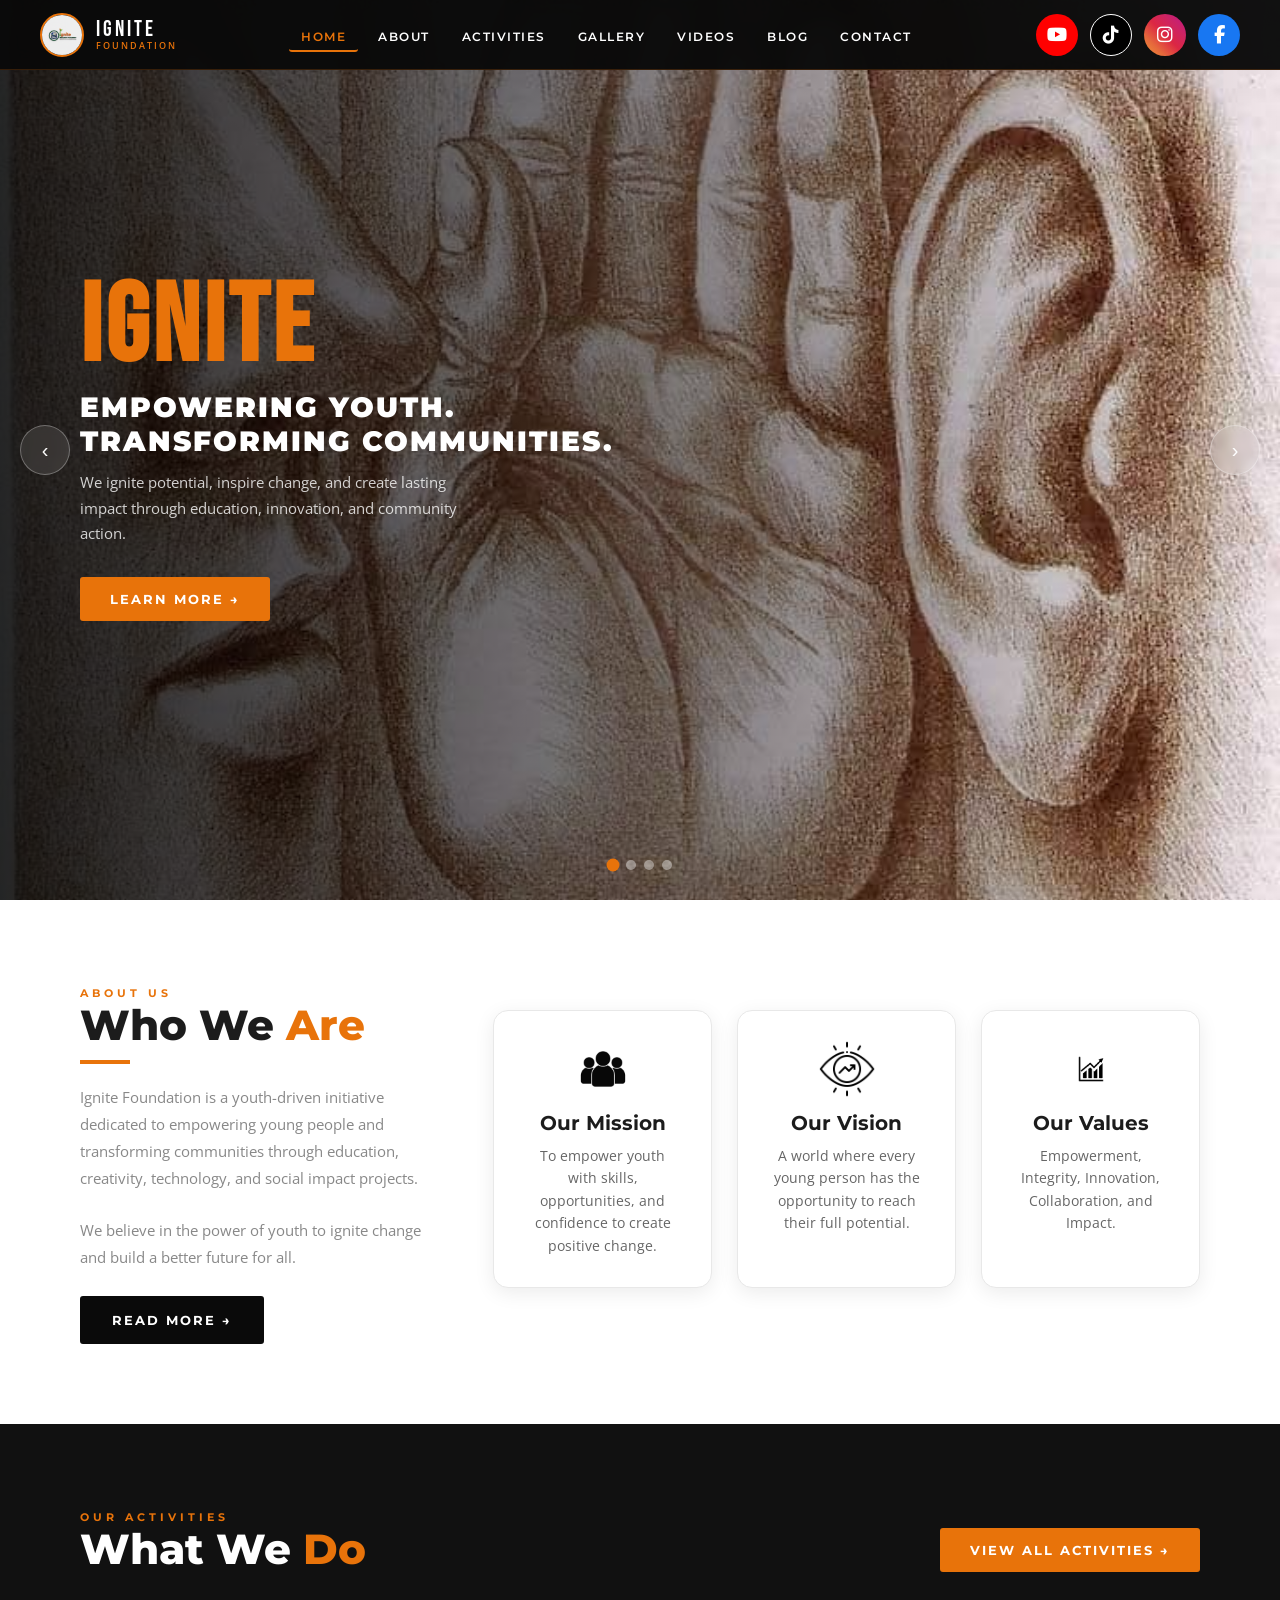
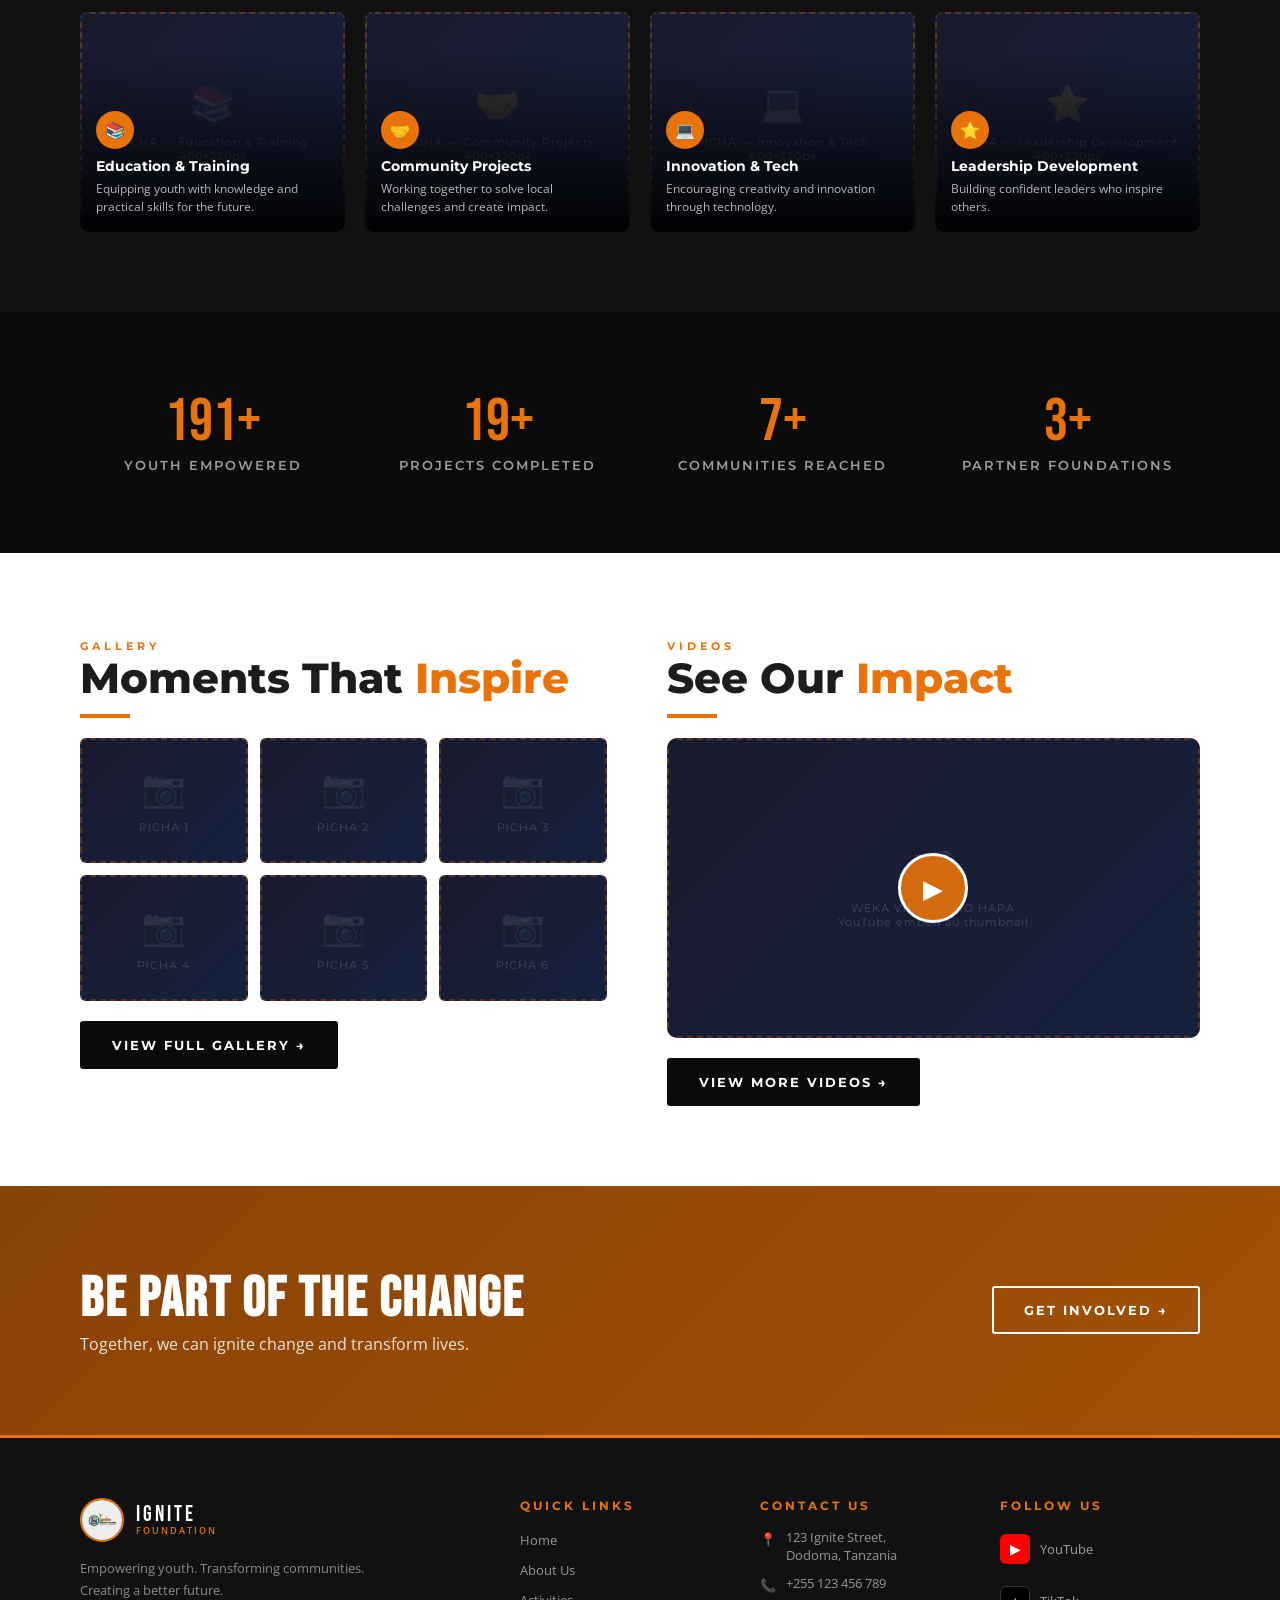
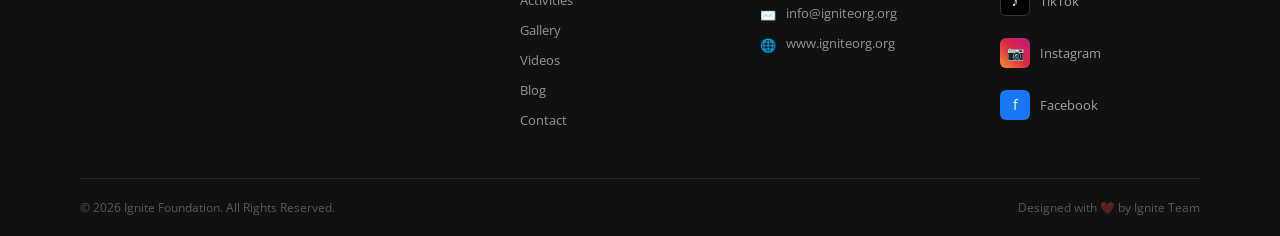
==== index.html @ d7aace43 "First clean commit" ====
<!DOCTYPE html>
<html lang="sw">
<head>
  <meta charset="UTF-8" />
  <meta name="viewport" content="width=device-width, initial-scale=1.0"/>
  <title>IGNITE Foundation – Empowering Youth, Transforming Communities</title>
  <meta name="description" content="Ignite Foundation – Empowering youth and transforming communities through education, innovation, and community action."/>
  <link rel="stylesheet" href="css/style.css"/>
  <!-- 
    =============================================
    FAVICON - WEKA LOGO YAKO HAPA
    Badilisha href na path ya favicon/logo yako
    =============================================
    <link rel="icon" href="images/logo-icon.png" type="image/png"/>
  -->
</head>
<body>

  <!-- ==================== NAVBAR ==================== -->
<nav class="navbar">
  <a href="index.html" class="nav-logo">

    <img src="images/logo.png" alt="IGNITE Logo" class="logo-img">

    <div class="logo-text">
      <span class="logo-name">IGNITE</span>
      <span class="logo-tagline">Foundation</span>
    </div>

  </a>

    <ul class="nav-links">
      <li><a href="index.html" class="active">Home</a></li>
      <li><a href="pages/about.html">About</a></li>
      <li><a href="pages/activities.html">Activities</a></li>
      <li><a href="pages/gallery.html">Gallery</a></li>
      <li><a href="pages/videos.html">Videos</a></li>
      <li><a href="pages/blog.html">Blog</a></li>
      <li><a href="pages/contact.html">Contact</a></li>
    </ul>

    <!--
      =============================================
      SOCIAL MEDIA NAV ICONS - WEKA LINKS ZAKO
      Badilisha href="#" na links zako halisi
      Mfano: href="https://youtube.com/@IgniteFoundation"
      =============================================
    -->
<!DOCTYPE html>
<html lang="en">
<head>
  <meta charset="UTF-8">
  <title>IGNITE Navbar</title>

  <!-- FONT AWESOME ICONS -->
  <link rel="stylesheet" href="https://cdnjs.cloudflare.com/ajax/libs/font-awesome/6.5.0/css/all.min.css">

  <!-- INTERNAL STYLING -->
  <style>

    /* NAV SOCIAL CONTAINER */
    .nav-social {
      display: flex;
      gap: 12px;
      align-items: center;
    }

    /* ICON BUTTON STYLE */
    .nav-social a {
      width: 42px;
      height: 42px;
      display: flex;
      justify-content: center;
      align-items: center;
      border-radius: 50%;
      background: #222;
      color: #fff;
      font-size: 18px;
      text-decoration: none;
      transition: 0.3s ease;
    }

    /* HOVER EFFECT */
    .nav-social a:hover {
      transform: translateY(-4px) scale(1.1);
    }

    /* BRAND COLORS */
    .nav-social .yt:hover {
      background: #FF0000;
    }

    .nav-social .tt:hover {
      background: #000000;
    }

    .nav-social .ig:hover {
      background: linear-gradient(45deg, #f9ce34, #ee2a7b, #6228d7);
    }

    .nav-social .fb:hover {
      background: #1877F2;
    }

  </style>
</head>

<body>

<!-- SOCIAL ICONS -->
<div class="nav-social">

  <a href="#" class="yt" title="YouTube" target="_blank" rel="noopener">
    <i class="fa-brands fa-youtube"></i>
  </a>

  <a href="#" class="tt" title="TikTok" target="_blank" rel="noopener">
    <i class="fa-brands fa-tiktok"></i>
  </a>

  <a href="#" class="ig" title="Instagram" target="_blank" rel="noopener">
    <i class="fa-brands fa-instagram"></i>
  </a>

  <a href="#" class="fb" title="Facebook" target="_blank" rel="noopener">
    <i class="fa-brands fa-facebook-f"></i>
  </a>

</div>

</body>
</html>

    <div class="hamburger">
      <span></span><span></span><span></span>
    </div>
  </nav>

  <!-- ==================== HERO SECTION ==================== -->
  <section class="hero">
    <div class="hero-slides">

      <!--
        =============================================
        HERO SLIDE 1 - WEKA PICHA YAKO HAPA
        Badilisha div.slide-bg na img tag:
        <img src="images/hero-1.jpg" alt="IGNITE Team" class="slide-bg" style="width:100%;height:100%;object-fit:cover;">
        =============================================
      -->
      <div class="slide active">
        <img src="images/john1.jpg" alt="IGNITE Team" class="slide-bg" 
       style="width:100%; height:100%; object-fit:cover;">
        <!-- <div class="slide-bg img-placeholder" style="width:100%;height:100%;"> -->
          <!-- <span class="ph-icon">🖼️</span>
          <span class="ph-text">WEKA PICHA YAKO — SLIDE 1<br>Recommended: 1920×1080px</span> -->
        <!-- </div> -->
        <div class="slide-overlay"></div>
      </div>

      <!--
        =============================================
        HERO SLIDE 2 - WEKA PICHA YAKO HAPA
        <img src="images/hero-2.jpg" alt="Community" class="slide-bg" style="width:100%;height:100%;object-fit:cover;">
        =============================================
      -->
      <div class="slide">
        <img src="images/john2.jpg" alt="IGNITE Team" class="slide-bg" 
       style="width:100%; height:100%; object-fit:cover;">
        <!-- <div class="slide-bg img-placeholder" style="width:100%;height:100%;">
          <span class="ph-icon">🖼️</span>
          <span class="ph-text">WEKA PICHA YAKO — SLIDE 2<br>Recommended: 1920×1080px</span>
        </div> -->
        <div class="slide-overlay"></div>
      </div>

      <!--
        =============================================
        HERO SLIDE 3 - WEKA PICHA YAKO HAPA
        <img src="images/hero-3.jpg" alt="Training" class="slide-bg" style="width:100%;height:100%;object-fit:cover;">
        =============================================
      -->
      <div class="slide">
        <img src="images/john3.jpg" alt="IGNITE Team" class="slide-bg" 
       style="width:100%; height:100%; object-fit:cover;">
        <!-- <div class="slide-bg img-placeholder" style="width:100%;height:100%;">
          <span class="ph-icon">🖼️</span>
          <span class="ph-text">WEKA PICHA YAKO — SLIDE 3<br>Recommended: 1920×1080px</span>
        </div> -->
        <div class="slide-overlay"></div>
      </div>

      <!--
        =============================================
        HERO SLIDE 4 - WEKA PICHA YAKO HAPA
        <img src="images/hero-4.jpg" alt="Impact" class="slide-bg" style="width:100%;height:100%;object-fit:cover;">
        =============================================
      -->
      <div class="slide">
        <img src="images/john4.jpg" alt="IGNITE Team" class="slide-bg" 
       style="width:100%; height:100%; object-fit:cover;">
        <!-- <div class="slide-bg img-placeholder" style="width:100%;height:100%;">
          <span class="ph-icon">🖼️</span>
          <span class="ph-text">WEKA PICHA YAKO — SLIDE 4<br>Recommended: 1920×1080px</span>
        </div> -->
        <div class="slide-overlay"></div>
      </div>
    </div>

    <!-- Hero Content -->
    <div class="hero-content">
      <h1>IGNITE</h1>
      <h2>Empowering Youth.<br>Transforming Communities.</h2>
      <p>We ignite potential, inspire change, and create lasting impact through education, innovation, and community action.</p>
      <a href="pages/about.html" class="btn-primary">Learn More &rarr;</a>
    </div>

    <!-- Navigation Arrows -->
    <button class="hero-nav hero-prev">&#8249;</button>
    <button class="hero-nav hero-next">&#8250;</button>

    <!-- Dots -->
    <div class="hero-dots">
      <div class="dot active"></div>
      <div class="dot"></div>
      <div class="dot"></div>
      <div class="dot"></div>
    </div>
  </section>

  <!-- ==================== ABOUT SECTION ==================== -->
  <section class="about-section">
    <div class="container">
      <div class="about-grid">
        <div class="about-left fade-in">
          <span class="section-label">About Us</span>
          <h2 class="section-title">Who We <span class="highlight">Are</span></h2>
          <div class="underline-bar"></div>
          <p>Ignite Foundation is a youth-driven initiative dedicated to empowering young people and transforming communities through education, creativity, technology, and social impact projects.</p>
          <p>We believe in the power of youth to ignite change and build a better future for all.</p>
          <a href="pages/about.html" class="btn-dark">Read More &rarr;</a>
        </div>

        <style>
.cards-grid {
  display: grid;
  grid-template-columns: repeat(3, 1fr);
  gap: 25px;
  margin-top: 30px;
}

.info-card {
  background: #fff;
  padding: 30px;
  border-radius: 15px;
  text-align: center;
  box-shadow: 0 5px 20px rgba(0,0,0,0.08);
  transition: all 0.3s ease;
}

.info-card:hover {
  transform: translateY(-10px);
  box-shadow: 0 10px 30px rgba(0,0,0,0.12);
}

.card-icon {
  margin-bottom: 15px;
}

.card-icon img {
  width: 60px;
  height: 60px;
  object-fit: contain;
  transition: transform 0.3s ease;
}

.info-card:hover .card-icon img {
  transform: scale(1.2);
}

.info-card h3 {
  margin-bottom: 10px;
  font-size: 20px;
}

.info-card p {
  font-size: 14px;
  color: #666;
  line-height: 1.6;
}

/* RESPONSIVE */
@media (max-width: 900px) {
  .cards-grid {
    grid-template-columns: 1fr;
  }
}
</style>

<div class="cards-grid">

  <div class="info-card">
    <div class="card-icon">
      <img src="icons/icon1.jpeg" alt="Mission Icon">
    </div>
    <h3>Our Mission</h3>
    <p>To empower youth with skills, opportunities, and confidence to create positive change.</p>
  </div>

  <div class="info-card">
    <div class="card-icon">
      <img src="icons/icon3.jpeg" alt="Vision Icon">
    </div>
    <h3>Our Vision</h3>
    <p>A world where every young person has the opportunity to reach their full potential.</p>
  </div>

  <div class="info-card">
    <div class="card-icon">
      <img src="icons/icon2.jpeg" alt="Values Icon">
    </div>
    <h3>Our Values</h3>
    <p>Empowerment, Integrity, Innovation, Collaboration, and Impact.</p>
  </div>

</div>
        </div>
      </div>
    </div>
  </section>

  <!-- ==================== ACTIVITIES SECTION ==================== -->
  <section class="activities-section">
    <div class="container">
      <div class="activities-header">
        <div>
          <span class="section-label">Our Activities</span>
          <h2 class="section-title white">What We <span class="highlight">Do</span></h2>
        </div>
        <a href="pages/activities.html" class="btn-primary">View All Activities &rarr;</a>
      </div>

      <div class="activities-grid">
        <!--
          =============================================
          ACTIVITY 1 - WEKA PICHA YAKO HAPA
          Badilisha div.img-placeholder na:
          <img src="images/activity-education.jpg" alt="Education & Training" class="activity-img">
          =============================================
        -->
        <div class="activity-card fade-in">
          <div class="activity-img img-placeholder">
            <span class="ph-icon">📚</span>
            <span class="ph-text">PICHA — Education & Training<br>400×220px</span>
          </div>
          <div class="activity-overlay">
            <div class="activity-badge">📚</div>
            <h3>Education & Training</h3>
            <p>Equipping youth with knowledge and practical skills for the future.</p>
          </div>
        </div>

        <!--
          =============================================
          ACTIVITY 2 - WEKA PICHA YAKO HAPA
          <img src="images/activity-community.jpg" alt="Community Projects" class="activity-img">
          =============================================
        -->
        <div class="activity-card fade-in">
          <div class="activity-img img-placeholder">
            <span class="ph-icon">🤝</span>
            <span class="ph-text">PICHA — Community Projects<br>400×220px</span>
          </div>
          <div class="activity-overlay">
            <div class="activity-badge">🤝</div>
            <h3>Community Projects</h3>
            <p>Working together to solve local challenges and create impact.</p>
          </div>
        </div>

        <!--
          =============================================
          ACTIVITY 3 - WEKA PICHA YAKO HAPA
          <img src="images/activity-tech.jpg" alt="Innovation & Tech" class="activity-img">
          =============================================
        -->
        <div class="activity-card fade-in">
          <div class="activity-img img-placeholder">
            <span class="ph-icon">💻</span>
            <span class="ph-text">PICHA — Innovation & Tech<br>400×220px</span>
          </div>
          <div class="activity-overlay">
            <div class="activity-badge">💻</div>
            <h3>Innovation & Tech</h3>
            <p>Encouraging creativity and innovation through technology.</p>
          </div>
        </div>

        <!--
          =============================================
          ACTIVITY 4 - WEKA PICHA YAKO HAPA
          <img src="images/activity-leadership.jpg" alt="Leadership Development" class="activity-img">
          =============================================
        -->
        <div class="activity-card fade-in">
          <div class="activity-img img-placeholder">
            <span class="ph-icon">⭐</span>
            <span class="ph-text">PICHA — Leadership Development<br>400×220px</span>
          </div>
          <div class="activity-overlay">
            <div class="activity-badge">⭐</div>
            <h3>Leadership Development</h3>
            <p>Building confident leaders who inspire others.</p>
          </div>
        </div>
      </div>
    </div>
  </section>

  <!-- ==================== STATS SECTION ==================== -->
  <section class="stats-section">
    <div class="container">
      <div class="stats-grid">
        <div class="stat-item fade-in">
          <div class="stat-num" data-target="500" data-suffix="+">0</div>
          <div class="stat-label">Youth Empowered</div>
        </div>
        <div class="stat-item fade-in">
          <div class="stat-num" data-target="50" data-suffix="+">0</div>
          <div class="stat-label">Projects Completed</div>
        </div>
        <div class="stat-item fade-in">
          <div class="stat-num" data-target="20" data-suffix="+">0</div>
          <div class="stat-label">Communities Reached</div>
        </div>
        <div class="stat-item fade-in">
          <div class="stat-num" data-target="10" data-suffix="+">0</div>
          <div class="stat-label">Partner Foundations</div>
        </div>
      </div>
    </div>
  </section>

  <!-- ==================== GALLERY & VIDEO ==================== -->
  <section style="background: var(--white); padding: 80px 0;">
    <div class="container">
      <div style="display:grid; grid-template-columns:1fr 1fr; gap:60px; align-items:start;">

        <!-- Gallery -->
        <div>
          <span class="section-label">Gallery</span>
          <h2 class="section-title">Moments That <span class="highlight">Inspire</span></h2>
          <div class="underline-bar"></div>

          <div class="gallery-grid" style="margin-top:20px;">
            <!--
              =============================================
              GALLERY IMAGES - WEKA PICHA ZAKO HAPA
              Badilisha kila div.img-placeholder na img tag:
              <img src="images/gallery-1.jpg" alt="Gallery 1" class="gallery-img">
              =============================================
            -->
            <div class="gallery-item fade-in">
              <div class="gallery-img img-placeholder">
                <span class="ph-icon">📷</span>
                <span class="ph-text">PICHA 1</span>
              </div>
              <div class="gallery-overlay">🔍</div>
            </div>
            <div class="gallery-item fade-in">
              <div class="gallery-img img-placeholder">
                <span class="ph-icon">📷</span>
                <span class="ph-text">PICHA 2</span>
              </div>
              <div class="gallery-overlay">🔍</div>
            </div>
            <div class="gallery-item fade-in">
              <div class="gallery-img img-placeholder">
                <span class="ph-icon">📷</span>
                <span class="ph-text">PICHA 3</span>
              </div>
              <div class="gallery-overlay">🔍</div>
            </div>
            <div class="gallery-item fade-in">
              <div class="gallery-img img-placeholder">
                <span class="ph-icon">📷</span>
                <span class="ph-text">PICHA 4</span>
              </div>
              <div class="gallery-overlay">🔍</div>
            </div>
            <div class="gallery-item fade-in">
              <div class="gallery-img img-placeholder">
                <span class="ph-icon">📷</span>
                <span class="ph-text">PICHA 5</span>
              </div>
              <div class="gallery-overlay">🔍</div>
            </div>
            <div class="gallery-item fade-in">
              <div class="gallery-img img-placeholder">
                <span class="ph-icon">📷</span>
                <span class="ph-text">PICHA 6</span>
              </div>
              <div class="gallery-overlay">🔍</div>
            </div>
          </div>

          <div style="margin-top:20px;">
            <a href="pages/gallery.html" class="btn-dark">View Full Gallery &rarr;</a>
          </div>
        </div>

        <!-- Videos -->
        <div>
          <span class="section-label">Videos</span>
          <h2 class="section-title">See Our <span class="highlight">Impact</span></h2>
          <div class="underline-bar"></div>

          <!--
            =============================================
            VIDEO SECTION - WEKA VIDEO YAKO HAPA
            Option 1 - YouTube embed:
              Badilisha div hii na iframe:
              <iframe src="https://www.youtube.com/embed/YOUR_VIDEO_ID"
                width="100%" height="300" frameborder="0" allowfullscreen
                style="border-radius:10px;margin-top:20px;display:block;">
              </iframe>
            Option 2 - Video thumbnail na link:
              <img src="images/video-thumb.jpg" style="width:100%;border-radius:10px;margin-top:20px;">
            =============================================
          -->
          <div class="video-wrapper" style="margin-top:20px; height:300px;">
            <div class="video-thumbnail img-placeholder" style="width:100%;height:100%;">
              <span class="ph-icon">🎬</span>
              <span class="ph-text">WEKA VIDEO YAKO HAPA<br>YouTube embed au thumbnail</span>
            </div>
            <div class="play-btn">▶</div>
          </div>

          <div style="margin-top:20px;">
            <a href="pages/videos.html" class="btn-dark">View More Videos &rarr;</a>
          </div>
        </div>
      </div>
    </div>
  </section>

  <!-- ==================== CTA SECTION ==================== -->
  <section class="cta-section">
    <div class="cta-bg"></div>
    <div class="cta-overlay"></div>
    <div class="container">
      <div class="cta-content">
        <div class="cta-text">
          <h2>Be Part of the Change</h2>
          <p>Together, we can ignite change and transform lives.</p>
        </div>
        <a href="pages/contact.html" class="btn-outline">Get Involved &rarr;</a>
      </div>
    </div>
  </section>

  <!-- ==================== FOOTER ==================== -->
  <footer>
<div class="container">
  <div class="footer-grid">
    <!-- Brand -->
    <div class="footer-brand">
      <a href="index.html" class="nav-logo" style="margin-bottom:10px;">

        <!-- FOOTER LOGO IMAGE -->
        <img src="images/logo.png" alt="IGNITE Logo" class="logo-img">

        <div class="logo-text">
          <span class="logo-name">IGNITE</span>
          <span class="logo-tagline">Foundation</span>
        </div>

      </a>

      <p>
        Empowering youth.
        Transforming communities.<br>
        Creating a better future.
      </p>
    </div>

        <!-- Quick Links -->
        <div class="footer-col">
          <h4>Quick Links</h4>
          <ul>
            <li><a href="index.html">Home</a></li>
            <li><a href="pages/about.html">About Us</a></li>
            <li><a href="pages/activities.html">Activities</a></li>
            <li><a href="pages/gallery.html">Gallery</a></li>
            <li><a href="pages/videos.html">Videos</a></li>
            <li><a href="pages/blog.html">Blog</a></li>
            <li><a href="pages/contact.html">Contact</a></li>
          </ul>
        </div>

        <!-- Contact -->
        <div class="footer-col">
          <h4>Contact Us</h4>
          <!--
            =============================================
            CONTACT INFO - WEKA MAWASILIANO YAKO
            Badilisha address, simu, email, na website
            =============================================
          -->
          <div class="contact-item">
            <span>📍</span>
            <span>123 Ignite Street,<br>Dodoma, Tanzania</span>
          </div>
          <div class="contact-item">
            <span>📞</span>
            <span>+255 123 456 789</span>
          </div>
          <div class="contact-item">
            <span>✉️</span>
            <span>info@igniteorg.org</span>
          </div>
          <div class="contact-item">
            <span>🌐</span>
            <span>www.igniteorg.org</span>
          </div>
        </div>

        <!-- Social Media -->
        <div class="footer-col">
          <h4>Follow Us</h4>
          <!--
            =============================================
            SOCIAL MEDIA LINKS - WEKA LINKS ZAKO HAPA
            Badilisha kila href="#" na link yako halisi:
            YouTube:  https://youtube.com/@YourChannel
            TikTok:   https://tiktok.com/@YourAccount
            Instagram: https://instagram.com/YourAccount
            Facebook:  https://facebook.com/YourPage
            =============================================
          -->
          <div class="social-links">
            <a href="#" class="social-link" target="_blank" rel="noopener">
              <!-- BADILISHA href na YouTube link yako -->
              <div class="social-icon s-yt">▶</div>
              <span>YouTube</span>
            </a>
            <a href="#" class="social-link" target="_blank" rel="noopener">
              <!-- BADILISHA href na TikTok link yako -->
              <div class="social-icon s-tt">♪</div>
              <span>TikTok</span>
            </a>
            <a href="#" class="social-link" target="_blank" rel="noopener">
              <!-- BADILISHA href na Instagram link yako -->
              <div class="social-icon s-ig">📷</div>
              <span>Instagram</span>
            </a>
            <a href="#" class="social-link" target="_blank" rel="noopener">
              <!-- BADILISHA href na Facebook link yako -->
              <div class="social-icon s-fb">f</div>
              <span>Facebook</span>
            </a>
          </div>
        </div>
      </div>

      <div class="footer-bottom">
        <p>© 2026 Ignite Foundation. All Rights Reserved.</p>
        <p>Designed with ❤️ by Ignite Team</p>
      </div>
    </div>
  </footer>

  <script src="js/main.js"></script>
</body>
</html>
---- css/style.css ----
/* =============================================
   IGNITE ORGANIZATION - MAIN STYLESHEET
   ============================================= */

@import url('https://fonts.googleapis.com/css2?family=Bebas+Neue&family=Montserrat:wght@300;400;600;700;800;900&family=Open+Sans:wght@300;400;600&display=swap');

:root {
  --orange: #E8730A;
  --orange-dark: #C5600A;
  --orange-light: #FF9A3C;
  --black: #0A0A0A;
  --dark: #111111;
  --dark-card: #1A1A1A;
  --white: #FFFFFF;
  --gray: #888888;
  --light-gray: #F5F5F5;
  --text-dark: #1C1C1C;
}

* {
  margin: 0;
  padding: 0;
  box-sizing: border-box;
}

html { scroll-behavior: smooth; }

body {
  font-family: 'Open Sans', sans-serif;
  color: var(--text-dark);
  background: var(--white);
  overflow-x: hidden;
}

/* ---- NAVBAR ---- */
.navbar {
  position: fixed;
  top: 0; left: 0; right: 0;
  z-index: 1000;
  background: rgba(10,10,10,0.97);
  backdrop-filter: blur(10px);
  display: flex;
  align-items: center;
  justify-content: space-between;
  padding: 0 40px;
  height: 70px;
  border-bottom: 1px solid rgba(232,115,10,0.2);
}

.nav-logo {
  display: flex;
  align-items: center;
  gap: 12px;
  text-decoration: none;
}

/* =============================================
   LOGO PLACEHOLDER - WEKA LOGO YAKO HAPA
   Badilisha <img> tag hii na logo yako halisi
   ============================================= */
.logo-img {
  width: 44px;
  height: 44px;
  border-radius: 50%;
  object-fit: cover;
  border: 2px solid var(--orange);
  /* Hii ni placeholder - weka src="path/to/your-logo.png" */
  background: linear-gradient(135deg, var(--orange), var(--orange-dark));
  display: flex;
  align-items: center;
  justify-content: center;
  font-size: 20px;
  color: white;
  font-weight: 900;
  font-family: 'Bebas Neue', sans-serif;
  letter-spacing: 1px;
}

.logo-text {
  display: flex;
  flex-direction: column;
}

.logo-name {
  font-family: 'Bebas Neue', sans-serif;
  font-size: 22px;
  letter-spacing: 3px;
  color: var(--white);
  line-height: 1;
}

.logo-tagline {
  font-size: 9px;
  color: var(--orange);
  letter-spacing: 2px;
  text-transform: uppercase;
  font-weight: 600;
  line-height: 1;
}

.nav-links {
  display: flex;
  align-items: center;
  gap: 8px;
  list-style: none;
}

.nav-links a {
  color: var(--white);
  text-decoration: none;
  font-size: 12px;
  font-weight: 600;
  letter-spacing: 1.5px;
  text-transform: uppercase;
  padding: 6px 12px;
  border-radius: 3px;
  transition: all 0.3s;
  font-family: 'Montserrat', sans-serif;
}

.nav-links a:hover,
.nav-links a.active {
  color: var(--orange);
}

.nav-links a.active {
  border-bottom: 2px solid var(--orange);
}

.nav-social {
  display: flex;
  align-items: center;
  gap: 10px;
}

.nav-social a {
  width: 32px;
  height: 32px;
  border-radius: 50%;
  display: flex;
  align-items: center;
  justify-content: center;
  text-decoration: none;
  font-size: 14px;
  transition: transform 0.3s;
  color: white;
}

.nav-social a:hover { transform: scale(1.15); }
.nav-social a.yt { background: #FF0000; }
.nav-social a.tt { background: #000; border: 1px solid #fff; }
.nav-social a.ig { background: linear-gradient(45deg, #f09433, #e6683c, #dc2743, #cc2366, #bc1888); }
.nav-social a.fb { background: #1877F2; }

.hamburger {
  display: none;
  flex-direction: column;
  gap: 5px;
  cursor: pointer;
  padding: 5px;
}
.hamburger span {
  width: 25px; height: 2px;
  background: white;
  transition: all 0.3s;
}

/* ---- HERO ---- */
.hero {
  position: relative;
  height: 100vh;
  min-height: 600px;
  overflow: hidden;
  display: flex;
  align-items: center;
}

.hero-slides { position: absolute; inset: 0; }

.slide {
  position: absolute;
  inset: 0;
  opacity: 0;
  transition: opacity 1s ease;
}
.slide.active { opacity: 1; }

/* =============================================
   HERO SLIDES - WEKA PICHA ZAKO HAPA
   Kila .slide-bg inahitaji picha yako halisi
   ============================================= */
.slide-bg {
  width: 100%; height: 100%;
  object-fit: cover;
  /* 
    JINSI YA KUBADILISHA:
    Badilisha style="background: ..." na:
    <img src="images/hero-1.jpg" alt="Hero Image" class="slide-bg-img">
    au weka: background-image: url('images/hero-1.jpg');
  */
}

.slide-overlay {
  position: absolute;
  inset: 0;
  background: linear-gradient(90deg, rgba(0,0,0,0.85) 0%, rgba(0,0,0,0.4) 60%, transparent 100%);
}

.hero-content {
  position: relative;
  z-index: 2;
  padding: 0 80px;
  max-width: 700px;
}

.hero-content h1 {
  font-family: 'Bebas Neue', sans-serif;
  font-size: clamp(60px, 10vw, 110px);
  color: var(--orange);
  letter-spacing: 4px;
  line-height: 0.9;
  animation: slideUp 0.8s ease forwards;
}

.hero-content h2 {
  font-family: 'Montserrat', sans-serif;
  font-size: clamp(18px, 3vw, 28px);
  color: var(--white);
  font-weight: 900;
  text-transform: uppercase;
  letter-spacing: 2px;
  margin: 12px 0;
  animation: slideUp 0.9s ease forwards;
}

.hero-content p {
  color: rgba(255,255,255,0.8);
  font-size: 15px;
  line-height: 1.7;
  margin-bottom: 30px;
  max-width: 380px;
  animation: slideUp 1s ease forwards;
}

.btn-primary {
  display: inline-flex;
  align-items: center;
  gap: 10px;
  background: var(--orange);
  color: white;
  padding: 14px 30px;
  text-decoration: none;
  font-family: 'Montserrat', sans-serif;
  font-weight: 700;
  font-size: 13px;
  letter-spacing: 2px;
  text-transform: uppercase;
  border-radius: 3px;
  transition: all 0.3s;
  border: none;
  cursor: pointer;
}

.btn-primary:hover {
  background: var(--orange-dark);
  transform: translateY(-2px);
  box-shadow: 0 8px 25px rgba(232,115,10,0.4);
}

.btn-outline {
  display: inline-flex;
  align-items: center;
  gap: 10px;
  background: transparent;
  color: white;
  padding: 14px 30px;
  text-decoration: none;
  font-family: 'Montserrat', sans-serif;
  font-weight: 700;
  font-size: 13px;
  letter-spacing: 2px;
  text-transform: uppercase;
  border-radius: 3px;
  border: 2px solid white;
  transition: all 0.3s;
  cursor: pointer;
}
.btn-outline:hover { background: white; color: var(--black); }

.btn-dark {
  display: inline-flex;
  align-items: center;
  gap: 10px;
  background: var(--black);
  color: white;
  padding: 14px 30px;
  text-decoration: none;
  font-family: 'Montserrat', sans-serif;
  font-weight: 700;
  font-size: 13px;
  letter-spacing: 2px;
  text-transform: uppercase;
  border-radius: 3px;
  transition: all 0.3s;
  border: 2px solid var(--black);
}
.btn-dark:hover { background: transparent; color: var(--black); border-color: var(--black); }

.hero-dots {
  position: absolute;
  bottom: 30px;
  left: 50%;
  transform: translateX(-50%);
  display: flex;
  gap: 8px;
  z-index: 5;
}

.dot {
  width: 10px; height: 10px;
  border-radius: 50%;
  background: rgba(255,255,255,0.4);
  cursor: pointer;
  transition: all 0.3s;
}
.dot.active { background: var(--orange); transform: scale(1.3); }

.hero-nav {
  position: absolute;
  top: 50%; z-index: 5;
  transform: translateY(-50%);
  background: rgba(255,255,255,0.1);
  border: 1px solid rgba(255,255,255,0.3);
  color: white;
  width: 50px; height: 50px;
  border-radius: 50%;
  cursor: pointer;
  font-size: 20px;
  display: flex;
  align-items: center;
  justify-content: center;
  transition: all 0.3s;
  backdrop-filter: blur(5px);
}
.hero-nav:hover { background: var(--orange); border-color: var(--orange); }
.hero-prev { left: 20px; }
.hero-next { right: 20px; }

/* ---- SECTIONS ---- */
section { padding: 80px 0; }

.container {
  max-width: 1200px;
  margin: 0 auto;
  padding: 0 40px;
}

.section-label {
  font-family: 'Montserrat', sans-serif;
  font-size: 11px;
  font-weight: 700;
  letter-spacing: 4px;
  text-transform: uppercase;
  color: var(--orange);
  margin-bottom: 8px;
}

.section-title {
  font-family: 'Montserrat', sans-serif;
  font-size: clamp(28px, 4vw, 42px);
  font-weight: 800;
  color: var(--text-dark);
  line-height: 1.1;
}

.section-title .highlight { color: var(--orange); }

.section-title.white { color: var(--white); }

.underline-bar {
  width: 50px; height: 4px;
  background: var(--orange);
  margin: 12px 0 20px;
}

/* ---- ABOUT SECTION ---- */
.about-section { background: var(--white); }

.about-grid {
  display: grid;
  grid-template-columns: 1fr 2fr;
  gap: 60px;
  align-items: start;
}

.about-left p {
  color: var(--gray);
  line-height: 1.8;
  margin-bottom: 25px;
  font-size: 15px;
}

.cards-grid {
  display: grid;
  grid-template-columns: repeat(3, 1fr);
  gap: 20px;
}

.info-card {
  background: var(--white);
  border: 1px solid #E8E8E8;
  border-radius: 8px;
  padding: 30px 20px;
  text-align: center;
  transition: all 0.3s;
  box-shadow: 0 2px 15px rgba(0,0,0,0.04);
}

.info-card:hover {
  border-color: var(--orange);
  transform: translateY(-5px);
  box-shadow: 0 10px 30px rgba(232,115,10,0.1);
}

.card-icon {
  width: 55px; height: 55px;
  margin: 0 auto 15px;
  background: rgba(232,115,10,0.08);
  border-radius: 50%;
  display: flex;
  align-items: center;
  justify-content: center;
  font-size: 22px;
}

.info-card h3 {
  font-family: 'Montserrat', sans-serif;
  font-size: 16px;
  font-weight: 700;
  margin-bottom: 10px;
  color: var(--text-dark);
}

.info-card p {
  font-size: 13px;
  color: var(--gray);
  line-height: 1.6;
}

/* ---- ACTIVITIES ---- */
.activities-section {
  background: var(--dark);
  padding: 80px 0;
}

.activities-header {
  display: flex;
  justify-content: space-between;
  align-items: flex-end;
  margin-bottom: 40px;
}

.activities-grid {
  display: grid;
  grid-template-columns: repeat(4, 1fr);
  gap: 20px;
}

.activity-card {
  position: relative;
  border-radius: 8px;
  overflow: hidden;
  cursor: pointer;
  group: true;
}

/* =============================================
   ACTIVITY CARDS - WEKA PICHA ZAKO HAPA
   Kila .activity-img inahitaji picha yako
   ============================================= */
.activity-img {
  width: 100%;
  height: 220px;
  object-fit: cover;
  display: block;
  transition: transform 0.4s ease;
  /*
    JINSI YA KUBADILISHA:
    <img src="images/activity-1.jpg" alt="Education" class="activity-img">
    au weka background-image kwenye div
  */
}

.activity-card:hover .activity-img { transform: scale(1.05); }

.activity-overlay {
  position: absolute;
  bottom: 0; left: 0; right: 0;
  background: linear-gradient(0deg, rgba(0,0,0,0.95) 0%, transparent 100%);
  padding: 60px 16px 16px;
}

.activity-badge {
  width: 38px; height: 38px;
  background: var(--orange);
  border-radius: 50%;
  display: flex;
  align-items: center;
  justify-content: center;
  font-size: 16px;
  margin-bottom: 8px;
}

.activity-overlay h3 {
  font-family: 'Montserrat', sans-serif;
  font-size: 14px;
  font-weight: 700;
  color: white;
  margin-bottom: 5px;
}

.activity-overlay p {
  font-size: 12px;
  color: rgba(255,255,255,0.7);
  line-height: 1.5;
}

/* ---- GALLERY ---- */
.gallery-grid {
  display: grid;
  grid-template-columns: repeat(3, 1fr);
  gap: 12px;
}

/* =============================================
   GALLERY - WEKA PICHA ZAKO HAPA
   Kila .gallery-item inahitaji picha yako
   ============================================= */
.gallery-item {
  position: relative;
  border-radius: 6px;
  overflow: hidden;
  aspect-ratio: 4/3;
  cursor: pointer;
  /*
    JINSI YA KUBADILISHA:
    <img src="images/gallery-1.jpg" alt="Gallery" class="gallery-img">
    Weka picha yako halisi ndani ya kila gallery-item
  */
}

.gallery-img {
  width: 100%; height: 100%;
  object-fit: cover;
  transition: transform 0.4s ease;
}

.gallery-item:hover .gallery-img { transform: scale(1.08); }

.gallery-overlay {
  position: absolute;
  inset: 0;
  background: rgba(232,115,10,0.7);
  display: flex;
  align-items: center;
  justify-content: center;
  opacity: 0;
  transition: opacity 0.3s;
  font-size: 28px;
  color: white;
}
.gallery-item:hover .gallery-overlay { opacity: 1; }

/* ---- VIDEO SECTION ---- */
.video-section { background: var(--light-gray); }

.video-wrapper {
  position: relative;
  border-radius: 10px;
  overflow: hidden;
  aspect-ratio: 16/9;
  cursor: pointer;
}

/* =============================================
   VIDEO SECTION - WEKA VIDEO YAKO HAPA
   Badilisha embed URL au thumbnail
   ============================================= */
.video-thumbnail {
  width: 100%; height: 100%;
  object-fit: cover;
  /*
    JINSI YA KUBADILISHA:
    Option 1 - YouTube: badilisha src ya iframe
    Option 2 - Thumbnail: weka picha yako
    <img src="images/video-thumb.jpg" class="video-thumbnail">
  */
}

.play-btn {
  position: absolute;
  top: 50%; left: 50%;
  transform: translate(-50%, -50%);
  width: 70px; height: 70px;
  background: rgba(232,115,10,0.9);
  border-radius: 50%;
  display: flex;
  align-items: center;
  justify-content: center;
  font-size: 26px;
  color: white;
  transition: all 0.3s;
  cursor: pointer;
  border: 3px solid white;
}
.play-btn:hover { transform: translate(-50%, -50%) scale(1.1); }

/* ---- CTA BANNER ---- */
.cta-section {
  position: relative;
  overflow: hidden;
  padding: 80px 0;
}

/* =============================================
   CTA BACKGROUND - WEKA PICHA YAKO HAPA
   ============================================= */
.cta-bg {
  position: absolute; inset: 0;
  /*
    JINSI YA KUBADILISHA:
    background-image: url('images/cta-bg.jpg');
    background-size: cover;
    background-position: center;
    Kisha ongeza overlay kwa urembo
  */
  background: linear-gradient(135deg, var(--orange-dark) 0%, var(--orange) 100%);
}

.cta-overlay {
  position: absolute; inset: 0;
  background: rgba(0,0,0,0.3);
}

.cta-content {
  position: relative;
  z-index: 2;
  display: flex;
  justify-content: space-between;
  align-items: center;
  gap: 30px;
}

.cta-text h2 {
  font-family: 'Bebas Neue', sans-serif;
  font-size: clamp(36px, 5vw, 56px);
  color: white;
  letter-spacing: 2px;
}

.cta-text p { color: rgba(255,255,255,0.85); font-size: 16px; }

/* ---- STATS ---- */
.stats-section { background: var(--black); padding: 60px 0; }

.stats-grid {
  display: grid;
  grid-template-columns: repeat(4, 1fr);
  gap: 20px;
  text-align: center;
}

.stat-item { padding: 20px; }

.stat-num {
  font-family: 'Bebas Neue', sans-serif;
  font-size: 60px;
  color: var(--orange);
  line-height: 1;
}

.stat-label {
  font-size: 13px;
  color: rgba(255,255,255,0.6);
  letter-spacing: 2px;
  text-transform: uppercase;
  font-family: 'Montserrat', sans-serif;
  font-weight: 600;
  margin-top: 5px;
}

/* ---- FOOTER ---- */
footer {
  background: var(--dark);
  padding: 60px 0 20px;
  border-top: 3px solid var(--orange);
}

.footer-grid {
  display: grid;
  grid-template-columns: 2fr 1fr 1fr 1fr;
  gap: 40px;
  margin-bottom: 40px;
}

.footer-brand p {
  color: rgba(255,255,255,0.5);
  font-size: 13px;
  line-height: 1.7;
  margin: 15px 0;
}

.footer-col h4 {
  font-family: 'Montserrat', sans-serif;
  font-size: 12px;
  font-weight: 700;
  letter-spacing: 3px;
  text-transform: uppercase;
  color: var(--orange);
  margin-bottom: 15px;
}

.footer-col ul { list-style: none; }
.footer-col ul li { margin-bottom: 8px; }
.footer-col ul li a {
  color: rgba(255,255,255,0.55);
  text-decoration: none;
  font-size: 13px;
  transition: color 0.3s;
}
.footer-col ul li a:hover { color: var(--orange); }

.contact-item {
  display: flex;
  align-items: flex-start;
  gap: 10px;
  margin-bottom: 10px;
  color: rgba(255,255,255,0.55);
  font-size: 13px;
}

.contact-item span:first-child { color: var(--orange); margin-top: 2px; }

/* =============================================
   SOCIAL MEDIA LINKS - WEKA LINKS ZAKO HAPA
   Badilisha href="#" na link zako halisi
   ============================================= */
.social-links {
  display: flex;
  flex-direction: column;
  gap: 10px;
}

.social-link {
  display: flex;
  align-items: center;
  gap: 10px;
  text-decoration: none;
  color: rgba(255,255,255,0.6);
  font-size: 13px;
  transition: all 0.3s;
  padding: 6px 0;
}

.social-link:hover { color: white; transform: translateX(5px); }

.social-icon {
  width: 30px; height: 30px;
  border-radius: 6px;
  display: flex;
  align-items: center;
  justify-content: center;
  font-size: 14px;
  color: white;
  flex-shrink: 0;
}

.s-yt { background: #FF0000; }
.s-tt { background: #010101; border: 1px solid #333; }
.s-ig { background: linear-gradient(45deg, #f09433, #dc2743, #bc1888); }
.s-fb { background: #1877F2; }

.footer-bottom {
  border-top: 1px solid rgba(255,255,255,0.08);
  padding-top: 20px;
  display: flex;
  justify-content: space-between;
  align-items: center;
}

.footer-bottom p { color: rgba(255,255,255,0.3); font-size: 12px; }

/* ---- IMAGE PLACEHOLDER STYLES ---- */
.img-placeholder {
  background: linear-gradient(135deg, #1a1a2e, #16213e);
  display: flex;
  flex-direction: direction;
  flex-direction: column;
  align-items: center;
  justify-content: center;
  color: rgba(255,255,255,0.3);
  font-size: 13px;
  text-align: center;
  gap: 10px;
  border: 2px dashed rgba(232,115,10,0.3);
  font-family: 'Montserrat', sans-serif;
}

.img-placeholder .ph-icon { font-size: 36px; opacity: 0.4; }
.img-placeholder .ph-text { font-size: 11px; letter-spacing: 1px; opacity: 0.6; }

/* ---- ANIMATIONS ---- */
@keyframes slideUp {
  from { opacity: 0; transform: translateY(30px); }
  to { opacity: 1; transform: translateY(0); }
}

.fade-in {
  opacity: 0;
  transform: translateY(25px);
  transition: all 0.7s ease;
}
.fade-in.visible { opacity: 1; transform: translateY(0); }

/* ---- PAGE HEADER (for inner pages) ---- */
.page-header {
  padding: 140px 0 60px;
  background: var(--dark);
  text-align: center;
  position: relative;
  overflow: hidden;
}

.page-header::after {
  content: '';
  position: absolute;
  bottom: 0; left: 0; right: 0;
  height: 4px;
  background: var(--orange);
}

.page-header h1 {
  font-family: 'Bebas Neue', sans-serif;
  font-size: clamp(40px, 7vw, 80px);
  color: white;
  letter-spacing: 4px;
}

.breadcrumb {
  display: flex;
  justify-content: center;
  gap: 8px;
  margin-top: 10px;
  font-size: 13px;
  color: rgba(255,255,255,0.5);
}
.breadcrumb a { color: var(--orange); text-decoration: none; }
.breadcrumb span { color: rgba(255,255,255,0.3); }

/* ---- RESPONSIVE ---- */
@media (max-width: 992px) {
  .about-grid { grid-template-columns: 1fr; }
  .cards-grid { grid-template-columns: repeat(3, 1fr); }
  .activities-grid { grid-template-columns: repeat(2, 1fr); }
  .footer-grid { grid-template-columns: 1fr 1fr; }
  .stats-grid { grid-template-columns: repeat(2, 1fr); }
}

@media (max-width: 768px) {
  .navbar { padding: 0 20px; }
  .nav-links { display: none; flex-direction: column; position: absolute; top: 70px; left: 0; right: 0; background: var(--dark); padding: 20px; }
  .nav-links.open { display: flex; }
  .hamburger { display: flex; }
  .nav-social { display: none; }
  .hero-content { padding: 0 30px; }
  .cards-grid { grid-template-columns: 1fr 1fr; }
  .activities-grid { grid-template-columns: 1fr 1fr; }
  .gallery-grid { grid-template-columns: repeat(2, 1fr); }
  .cta-content { flex-direction: column; text-align: center; }
  .footer-grid { grid-template-columns: 1fr; }
  .footer-bottom { flex-direction: column; gap: 10px; text-align: center; }
  .activities-header { flex-direction: column; align-items: flex-start; gap: 15px; }
}

@media (max-width: 480px) {
  .cards-grid { grid-template-columns: 1fr; }
  .activities-grid { grid-template-columns: 1fr; }
  .gallery-grid { grid-template-columns: 1fr; }
  .stats-grid { grid-template-columns: 1fr 1fr; }
}
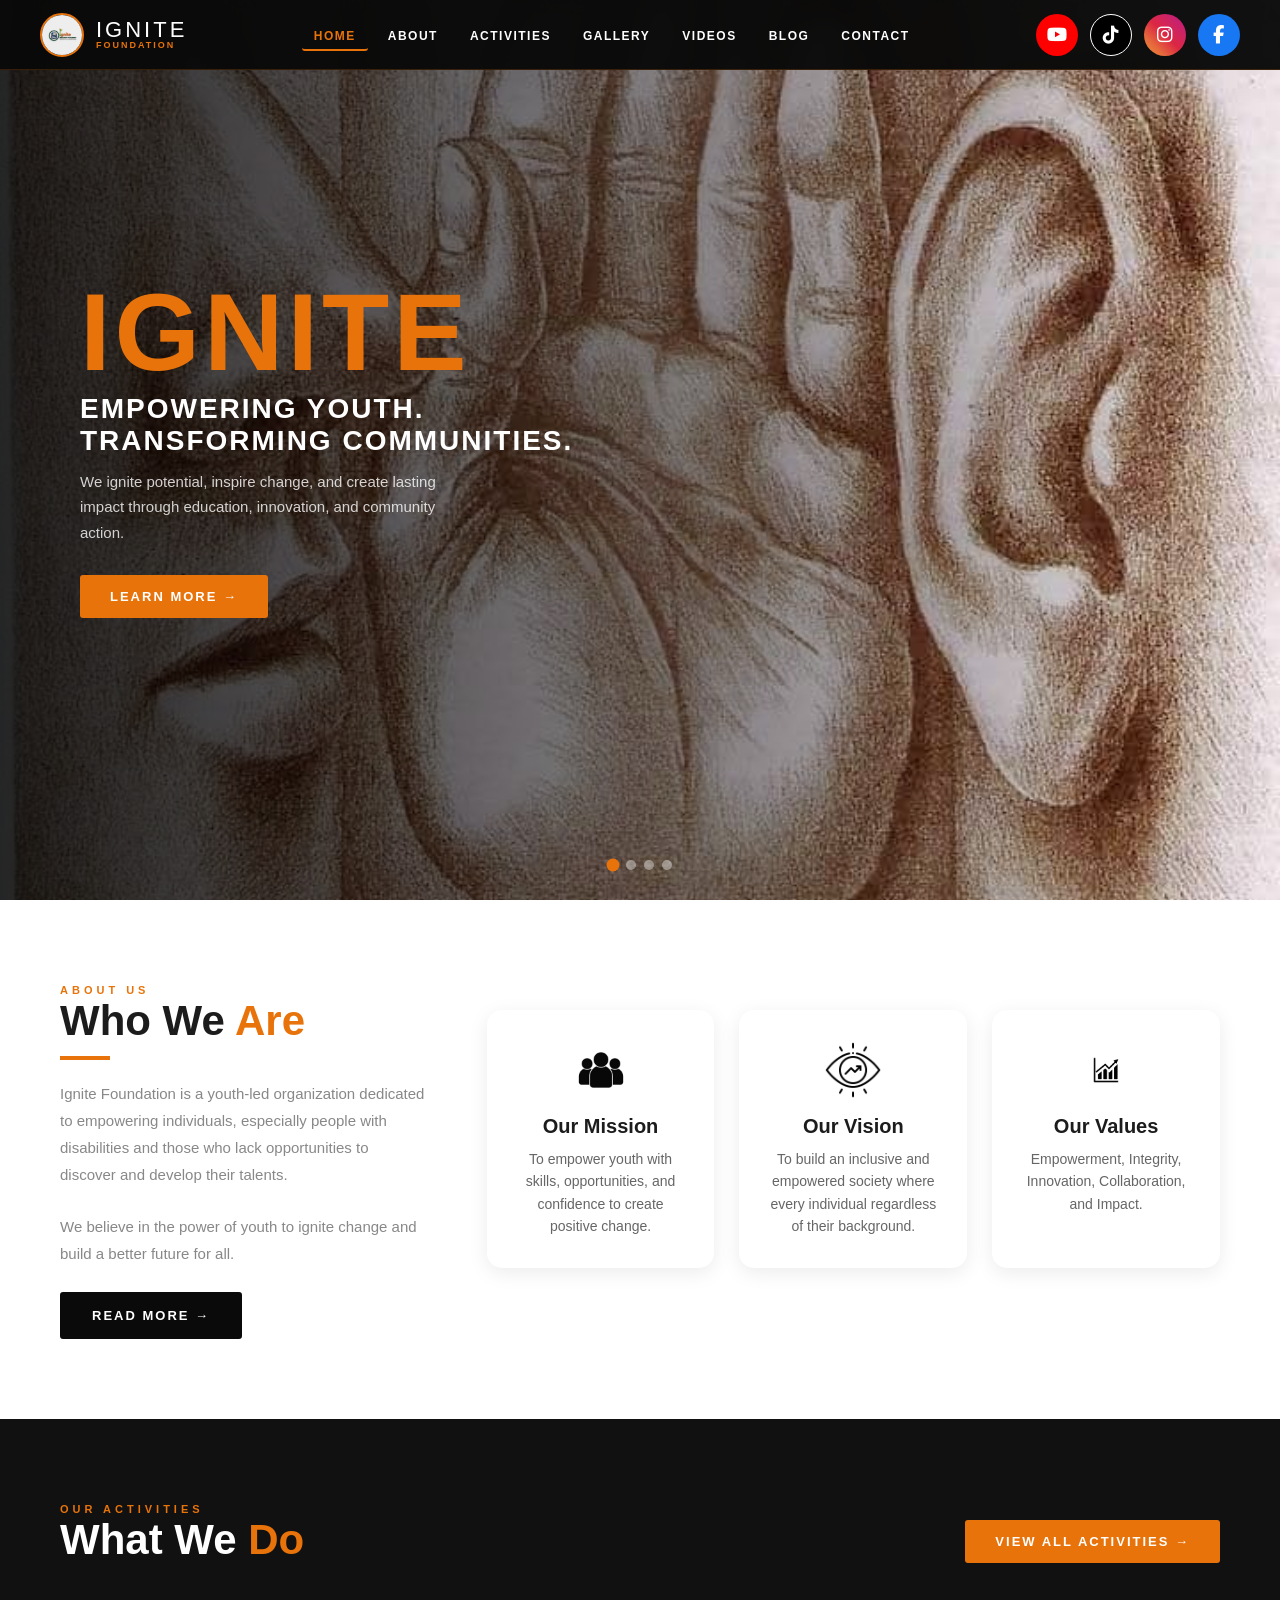
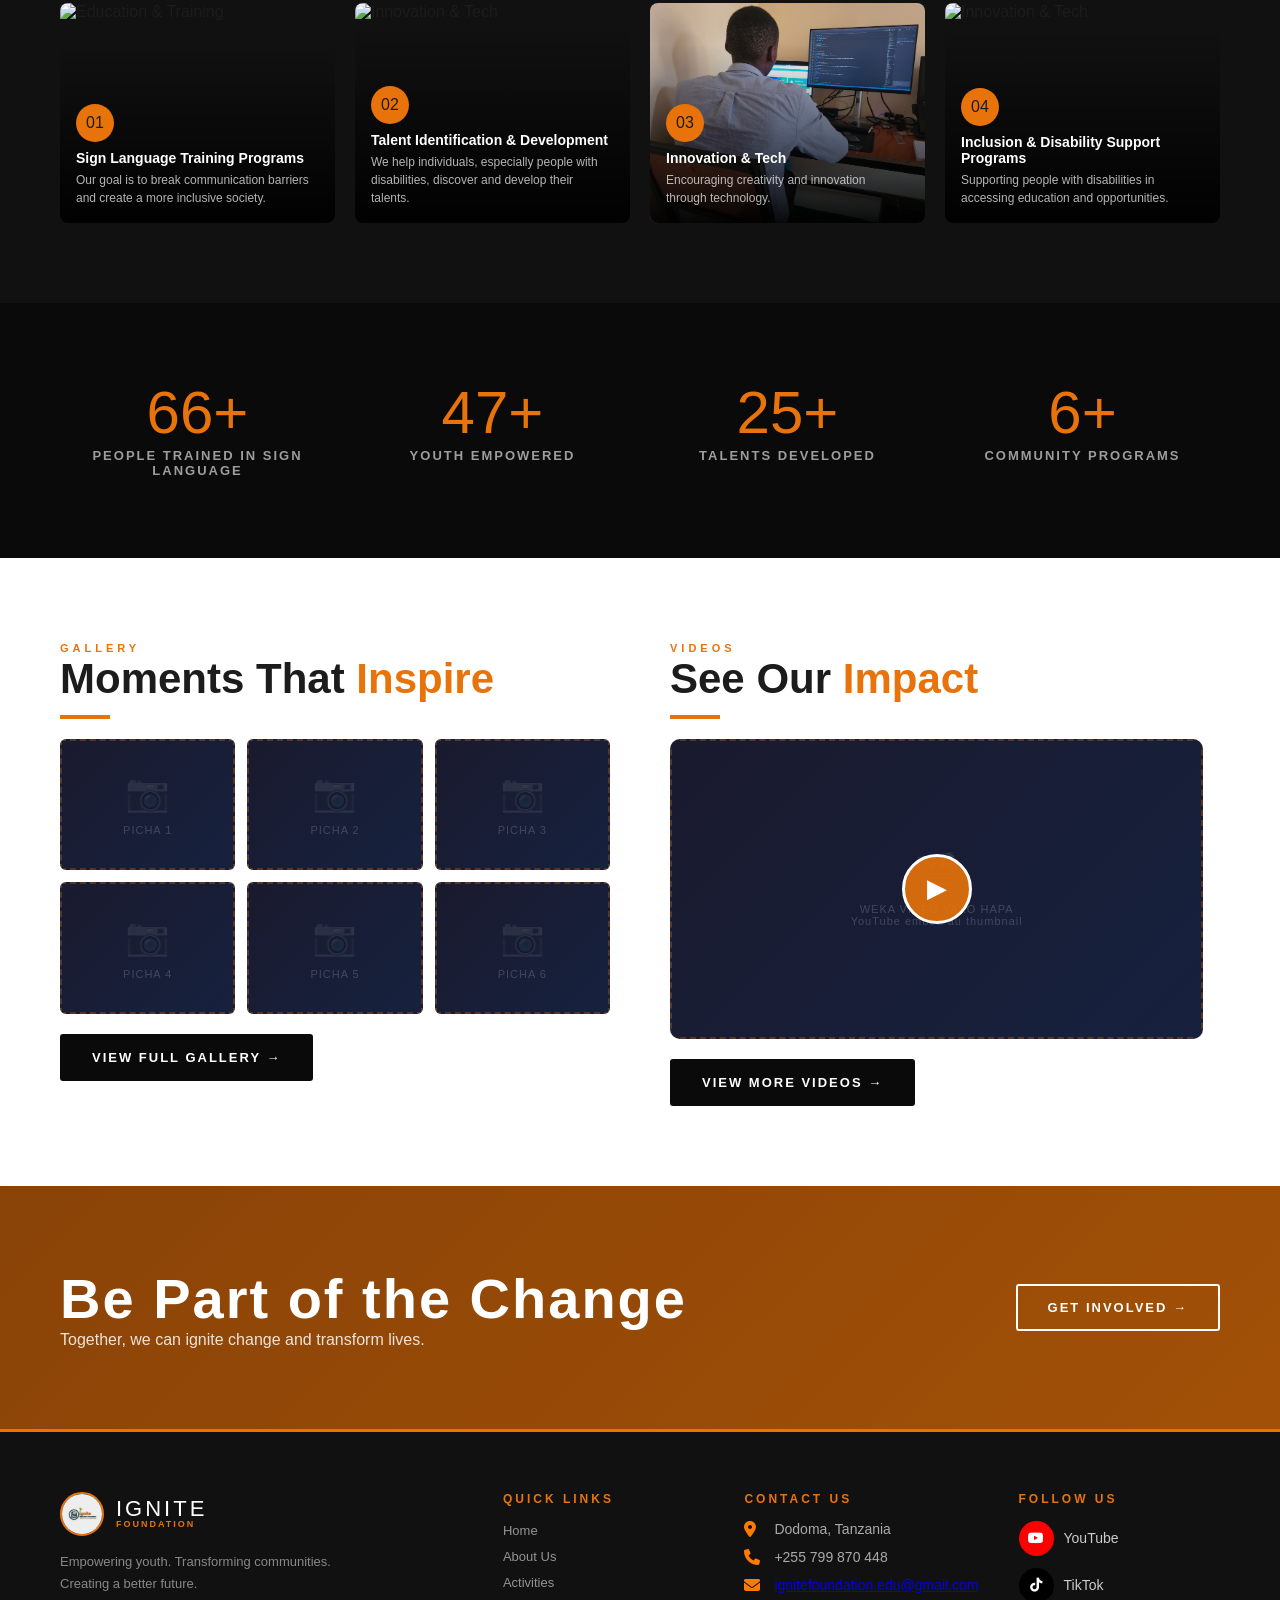
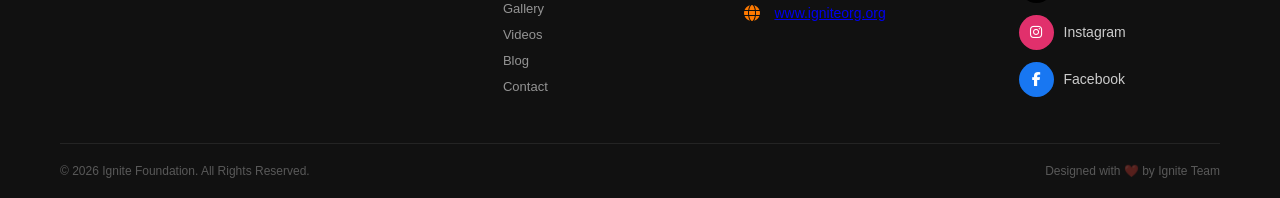
==== commit cfd1ef72: "Add all project files and updates" ====
--- a/index.html
+++ b/index.html
@@ -110,7 +110,7 @@
 <!-- SOCIAL ICONS -->
 <div class="nav-social">
 
-  <a href="#" class="yt" title="YouTube" target="_blank" rel="noopener">
+  <a href="https://www.youtube.com/@Ignite_Foundation" class="yt" title="YouTube" target="_blank" rel="noopener">
     <i class="fa-brands fa-youtube"></i>
   </a>
 
@@ -215,8 +215,8 @@
     </div>
 
     <!-- Navigation Arrows -->
-    <button class="hero-nav hero-prev">&#8249;</button>
-    <button class="hero-nav hero-next">&#8250;</button>
+    <!-- <button class="hero-nav hero-prev">&#8249;</button> -->
+    <!-- <button class="hero-nav hero-next">&#8250;</button> -->
 
     <!-- Dots -->
     <div class="hero-dots">
@@ -235,7 +235,7 @@
           <span class="section-label">About Us</span>
           <h2 class="section-title">Who We <span class="highlight">Are</span></h2>
           <div class="underline-bar"></div>
-          <p>Ignite Foundation is a youth-driven initiative dedicated to empowering young people and transforming communities through education, creativity, technology, and social impact projects.</p>
+          <p>Ignite Foundation is a youth-led organization dedicated to empowering individuals, especially people with disabilities and those who lack opportunities to discover and develop their talents.</p>
           <p>We believe in the power of youth to ignite change and build a better future for all.</p>
           <a href="pages/about.html" class="btn-dark">Read More &rarr;</a>
         </div>
@@ -311,7 +311,7 @@
       <img src="icons/icon3.jpeg" alt="Vision Icon">
     </div>
     <h3>Our Vision</h3>
-    <p>A world where every young person has the opportunity to reach their full potential.</p>
+    <p>To build an inclusive and empowered society where every individual regardless of their background.</p>
   </div>
 
   <div class="info-card">
@@ -348,14 +348,17 @@
           =============================================
         -->
         <div class="activity-card fade-in">
-          <div class="activity-img img-placeholder">
+          <!-- <div class="activity-img img-placeholder">
             <span class="ph-icon">📚</span>
             <span class="ph-text">PICHA — Education & Training<br>400×220px</span>
-          </div>
+          </div> -->
+
+          <img src="images/wedo/picture1.jpeg" alt="Education & Training" class="activity-img">
           <div class="activity-overlay">
-            <div class="activity-badge">📚</div>
-            <h3>Education & Training</h3>
-            <p>Equipping youth with knowledge and practical skills for the future.</p>
+            <!-- <div class="activity-badge">📚</div> -->
+             <div class="activity-badge">01</div>
+            <h3>Sign Language Training Programs</h3>
+            <p>Our goal is to break communication barriers and create a more inclusive society.</p>
           </div>
         </div>
 
@@ -366,14 +369,16 @@
           =============================================
         -->
         <div class="activity-card fade-in">
-          <div class="activity-img img-placeholder">
+          <!-- <div class="activity-img img-placeholder">
             <span class="ph-icon">🤝</span>
             <span class="ph-text">PICHA — Community Projects<br>400×220px</span>
-          </div>
+          </div> -->
+          <img src="images/wedo/picture2.jpeg" alt="Innovation & Tech" class="activity-img">
           <div class="activity-overlay">
-            <div class="activity-badge">🤝</div>
-            <h3>Community Projects</h3>
-            <p>Working together to solve local challenges and create impact.</p>
+            <!-- <div class="activity-badge">🤝</div> -->
+             <div class="activity-badge">02</div>
+            <h3>Talent Identification & Development</h3>
+            <p>We help individuals, especially people with disabilities, discover and develop their talents.</p>
           </div>
         </div>
 
@@ -383,13 +388,18 @@
           <img src="images/activity-tech.jpg" alt="Innovation & Tech" class="activity-img">
           =============================================
         -->
+          
         <div class="activity-card fade-in">
-          <div class="activity-img img-placeholder">
+          <!-- <div class="activity-img img-placeholder">
             <span class="ph-icon">💻</span>
             <span class="ph-text">PICHA — Innovation & Tech<br>400×220px</span>
-          </div>
+          </div> -->
+          <img src="images/wedo/picture3.jpeg" alt="Innovation & Tech" class="activity-img">
+
+          
           <div class="activity-overlay">
-            <div class="activity-badge">💻</div>
+            <!-- <div class="activity-badge">💻</div> -->
+             <div class="activity-badge">03</div>
             <h3>Innovation & Tech</h3>
             <p>Encouraging creativity and innovation through technology.</p>
           </div>
@@ -402,14 +412,16 @@
           =============================================
         -->
         <div class="activity-card fade-in">
-          <div class="activity-img img-placeholder">
+          <!-- <div class="activity-img img-placeholder">
             <span class="ph-icon">⭐</span>
             <span class="ph-text">PICHA — Leadership Development<br>400×220px</span>
-          </div>
+          </div> -->
+          <img src="images/wedo/picture4.jpeg" alt="Innovation & Tech" class="activity-img">
           <div class="activity-overlay">
-            <div class="activity-badge">⭐</div>
-            <h3>Leadership Development</h3>
-            <p>Building confident leaders who inspire others.</p>
+            <!-- <div class="activity-badge">⭐</div> -->
+             <div class="activity-badge">04</div>
+            <h3>Inclusion & Disability Support Programs</h3>
+            <p>Supporting people with disabilities in accessing education and opportunities.</p>
           </div>
         </div>
       </div>
@@ -421,20 +433,20 @@
     <div class="container">
       <div class="stats-grid">
         <div class="stat-item fade-in">
-          <div class="stat-num" data-target="500" data-suffix="+">0</div>
+          <div class="stat-num" data-target="200" data-suffix="+">0</div>
+          <div class="stat-label">People Trained in Sign Language</div>
+        </div>
+        <div class="stat-item fade-in">
+          <div class="stat-num" data-target="150" data-suffix="+">0</div>
           <div class="stat-label">Youth Empowered</div>
         </div>
         <div class="stat-item fade-in">
-          <div class="stat-num" data-target="50" data-suffix="+">0</div>
-          <div class="stat-label">Projects Completed</div>
+          <div class="stat-num" data-target="80" data-suffix="+">0</div>
+          <div class="stat-label">Talents Developed</div>
         </div>
         <div class="stat-item fade-in">
           <div class="stat-num" data-target="20" data-suffix="+">0</div>
-          <div class="stat-label">Communities Reached</div>
-        </div>
-        <div class="stat-item fade-in">
-          <div class="stat-num" data-target="10" data-suffix="+">0</div>
-          <div class="stat-label">Partner Foundations</div>
+          <div class="stat-label">Community Programs</div>
         </div>
       </div>
     </div>
@@ -606,22 +618,27 @@
             Badilisha address, simu, email, na website
             =============================================
           -->
-          <div class="contact-item">
-            <span>📍</span>
-            <span>123 Ignite Street,<br>Dodoma, Tanzania</span>
-          </div>
-          <div class="contact-item">
-            <span>📞</span>
-            <span>+255 123 456 789</span>
-          </div>
-          <div class="contact-item">
-            <span>✉️</span>
-            <span>info@igniteorg.org</span>
-          </div>
-          <div class="contact-item">
-            <span>🌐</span>
-            <span>www.igniteorg.org</span>
-          </div>
+        <div class="contact-item">
+  <i class="fa-solid fa-location-dot"></i>
+  <span>Dodoma, Tanzania</span>
+</div>
+
+<div class="contact-item">
+  <i class="fa-solid fa-phone"></i>
+  <span>+255 799 870 448</span>
+</div>
+
+<div class="contact-item">
+  <i class="fa-solid fa-envelope"></i>
+  <!-- <span>info@igniteorg.org</span> -->
+<a href="mailto:ignitefoundation.edu@gmail.com">ignitefoundation.edu@gmail.com</a>
+</div>
+
+<div class="contact-item">
+  <i class="fa-solid fa-globe"></i>
+  <!-- <span>www.igniteorg.org</span> -->
+   <a href="https://www.igniteorg.org" target="_blank">www.igniteorg.org</a>
+</div>
         </div>
 
         <!-- Social Media -->
@@ -638,27 +655,28 @@
             =============================================
           -->
           <div class="social-links">
-            <a href="#" class="social-link" target="_blank" rel="noopener">
-              <!-- BADILISHA href na YouTube link yako -->
-              <div class="social-icon s-yt">▶</div>
-              <span>YouTube</span>
-            </a>
-            <a href="#" class="social-link" target="_blank" rel="noopener">
-              <!-- BADILISHA href na TikTok link yako -->
-              <div class="social-icon s-tt">♪</div>
-              <span>TikTok</span>
-            </a>
-            <a href="#" class="social-link" target="_blank" rel="noopener">
-              <!-- BADILISHA href na Instagram link yako -->
-              <div class="social-icon s-ig">📷</div>
-              <span>Instagram</span>
-            </a>
-            <a href="#" class="social-link" target="_blank" rel="noopener">
-              <!-- BADILISHA href na Facebook link yako -->
-              <div class="social-icon s-fb">f</div>
-              <span>Facebook</span>
-            </a>
-          </div>
+
+  <a href="https://www.youtube.com/@Ignite_Foundation" class="social-link" target="_blank">
+    <i class="fab fa-youtube"></i>
+    <span>YouTube</span>
+  </a>
+
+  <a href="#" class="social-link" target="_blank">
+    <i class="fab fa-tiktok"></i>
+    <span>TikTok</span>
+  </a>
+
+  <a href="#" class="social-link" target="_blank">
+    <i class="fab fa-instagram"></i>
+    <span>Instagram</span>
+  </a>
+
+  <a href="#" class="social-link" target="_blank">
+    <i class="fab fa-facebook-f"></i>
+    <span>Facebook</span>
+  </a>
+
+</div>
         </div>
       </div>
 
--- a/css/style.css
+++ b/css/style.css
@@ -1,6 +1,20 @@
 /* =============================================
    IGNITE ORGANIZATION - MAIN STYLESHEET
    ============================================= */
+
+   html, body {
+  width: 100%;
+  overflow-x: hidden; /* HII INAZUIA PAGE KUVUTIKA SIDEWAYS */
+}
+
+* {
+  box-sizing: border-box;
+}
+
+img {
+  max-width: 100%;
+  display: block;
+}
 
 @import url('https://fonts.googleapis.com/css2?family=Bebas+Neue&family=Montserrat:wght@300;400;600;700;800;900&family=Open+Sans:wght@300;400;600&display=swap');
 
@@ -30,6 +44,7 @@
   color: var(--text-dark);
   background: var(--white);
   overflow-x: hidden;
+    touch-action: pan-y;
 }
 
 /* ---- NAVBAR ---- */
@@ -400,53 +415,58 @@
   font-size: 15px;
 }
 
-.cards-grid {
+..cards-grid {
   display: grid;
   grid-template-columns: repeat(3, 1fr);
-  gap: 20px;
-}
-
+  gap: 25px;
+  margin-top: 30px;
+  align-items: stretch;
+}
+
+/* CARD */
 .info-card {
-  background: var(--white);
-  border: 1px solid #E8E8E8;
-  border-radius: 8px;
-  padding: 30px 20px;
+  background: #fff;
+  padding: 30px;
+  border-radius: 15px;
   text-align: center;
-  transition: all 0.3s;
-  box-shadow: 0 2px 15px rgba(0,0,0,0.04);
-}
-
+  box-shadow: 0 5px 20px rgba(0,0,0,0.08);
+  transition: transform 0.3s ease, box-shadow 0.3s ease;
+  height: 100%;
+}
+
+/* HOVER STABLE */
 .info-card:hover {
-  border-color: var(--orange);
-  transform: translateY(-5px);
-  box-shadow: 0 10px 30px rgba(232,115,10,0.1);
-}
-
+  transform: translateY(-8px);
+  box-shadow: 0 10px 30px rgba(0,0,0,0.12);
+}
+
+/* ICON */
 .card-icon {
-  width: 55px; height: 55px;
+  width: 60px;
+  height: 60px;
   margin: 0 auto 15px;
-  background: rgba(232,115,10,0.08);
-  border-radius: 50%;
-  display: flex;
-  align-items: center;
-  justify-content: center;
-  font-size: 22px;
-}
-
+  display: flex;
+  align-items: center;
+  justify-content: center;
+}
+
+.card-icon img {
+  width: 100%;
+  height: 100%;
+  object-fit: contain;
+}
+
+/* TEXT FIX */
 .info-card h3 {
-  font-family: 'Montserrat', sans-serif;
-  font-size: 16px;
-  font-weight: 700;
   margin-bottom: 10px;
-  color: var(--text-dark);
+  font-size: 18px;
 }
 
 .info-card p {
-  font-size: 13px;
-  color: var(--gray);
+  font-size: 14px;
+  color: #666;
   line-height: 1.6;
 }
-
 /* ---- ACTIVITIES ---- */
 .activities-section {
   background: var(--dark);
@@ -730,7 +750,90 @@
 }
 .footer-col ul li a:hover { color: var(--orange); }
 
+
+/* CONTACT ITEMS */
 .contact-item {
+  display: flex;
+  align-items: center;
+  gap: 10px;
+  margin-bottom: 12px;
+  color: #aaa;
+  font-size: 14px;
+  text-decoration: none;
+  position: relative;
+  transition: 0.3s;
+}
+
+
+.contact-item a::after {
+  content: "";
+  position: absolute;
+  left: 0;
+  bottom: -2px;
+  width: 0%;
+  height: 2px;
+  background: #ff7a00;
+  transition: 0.3s;
+}
+
+.contact-item a:hover {
+  color: #fff;
+}
+
+.contact-item a:hover::after {
+  width: 100%;
+}
+
+.contact-item i {
+  color: #ff7a00;
+  font-size: 16px;
+  min-width: 20px;
+}
+
+/* SOCIAL LINKS */
+.social-links {
+  display: flex;
+  flex-direction: column;
+  gap: 12px;
+}
+
+.social-link {
+  display: flex;
+  align-items: center;
+  gap: 10px;
+  text-decoration: none;
+  color: #ccc;
+  font-size: 14px;
+  transition: 0.3s;
+}
+
+.social-link i {
+  width: 35px;
+  height: 35px;
+  background: #222;
+  border-radius: 50%;
+  display: flex;
+  align-items: center;
+  justify-content: center;
+  transition: 0.3s;
+}
+
+/* HOVER COLORS */
+.social-link:hover {
+  color: #fff;
+}
+
+.social-link:hover i {
+  transform: scale(1.1);
+}
+
+.social-link:nth-child(1):hover i { background: #FF0000; }
+.social-link:nth-child(2):hover i { background: #000000; }
+.social-link:nth-child(3):hover i { background: #E1306C; }
+.social-link:nth-child(4):hover i { background: #1877F2; }
+
+
+/* .contact-item {
   display: flex;
   align-items: flex-start;
   gap: 10px;
@@ -739,7 +842,7 @@
   font-size: 13px;
 }
 
-.contact-item span:first-child { color: var(--orange); margin-top: 2px; }
+.contact-item span:first-child { color: var(--orange); margin-top: 2px; } */
 
 /* =============================================
    SOCIAL MEDIA LINKS - WEKA LINKS ZAKO HAPA
@@ -751,7 +854,53 @@
   gap: 10px;
 }
 
+
+/* SOCIAL LINKS */
+.social-links {
+  display: flex;
+  flex-direction: column;
+  gap: 12px;
+}
+
 .social-link {
+  display: flex;
+  align-items: center;
+  gap: 10px;
+  text-decoration: none;
+  color: #ccc;
+  font-size: 14px;
+  transition: 0.3s;
+}
+
+/* ICON BASE */
+.social-link i {
+  width: 35px;
+  height: 35px;
+  border-radius: 50%;
+  display: flex;
+  align-items: center;
+  justify-content: center;
+  color: #fff;
+  transition: 0.3s;
+}
+
+/* 🔥 BRAND COLORS (ZIONEKANE MOJA KWA MOJA) */
+.social-link:nth-child(1) i { background: #FF0000; }  /* YouTube */
+.social-link:nth-child(2) i { background: #000000; }  /* TikTok */
+.social-link:nth-child(3) i { background: #E1306C; }  /* Instagram */
+.social-link:nth-child(4) i { background: #1877F2; }  /* Facebook */
+
+/* HOVER EFFECT (kidogo tu enhance) */
+.social-link:hover i {
+  transform: scale(1.15);
+  box-shadow: 0 0 10px rgba(0,0,0,0.3);
+}
+
+.social-link:hover {
+  color: #fff;
+}
+
+/* .social-link {
   display: flex;
   align-items: center;
   gap: 10px;
@@ -762,7 +911,7 @@
   padding: 6px 0;
 }
 
-.social-link:hover { color: white; transform: translateX(5px); }
+.social-link:hover { color: white; transform: translateX(5px); } */
 
 .social-icon {
   width: 30px; height: 30px;
@@ -888,3 +1037,62 @@
   .gallery-grid { grid-template-columns: 1fr; }
   .stats-grid { grid-template-columns: 1fr 1fr; }
 }
+
+
+
+.cards-grid {
+  display: grid;
+  grid-template-columns: repeat(3, 1fr);
+  gap: 25px;
+  margin-top: 30px;
+  align-items: stretch;
+}
+
+.info-card {
+  background: #fff;
+  padding: 30px;
+  border-radius: 15px;
+  text-align: center;
+  box-shadow: 0 5px 20px rgba(0,0,0,0.08);
+  transition: 0.3s ease;
+  height: 100%;
+}
+
+.card-icon img {
+  width: 60px;
+  height: 60px;
+  object-fit: contain;
+}
+
+@media (max-width: 900px) {
+  .cards-grid {
+    grid-template-columns: 1fr;
+  }
+}
+
+
+@media (max-width: 992px) {
+  .cards-grid {
+    grid-template-columns: repeat(2, 1fr);
+  }
+}
+
+@media (max-width: 600px) {
+  .cards-grid {
+    grid-template-columns: 1fr;
+  }
+}
+
+
+img {
+  max-width: 100%;
+  height: auto;
+  display: block;
+}
+
+.container {
+  width: 100%;
+  max-width: 1200px;
+  margin: auto;
+  padding: 0 20px;
+}
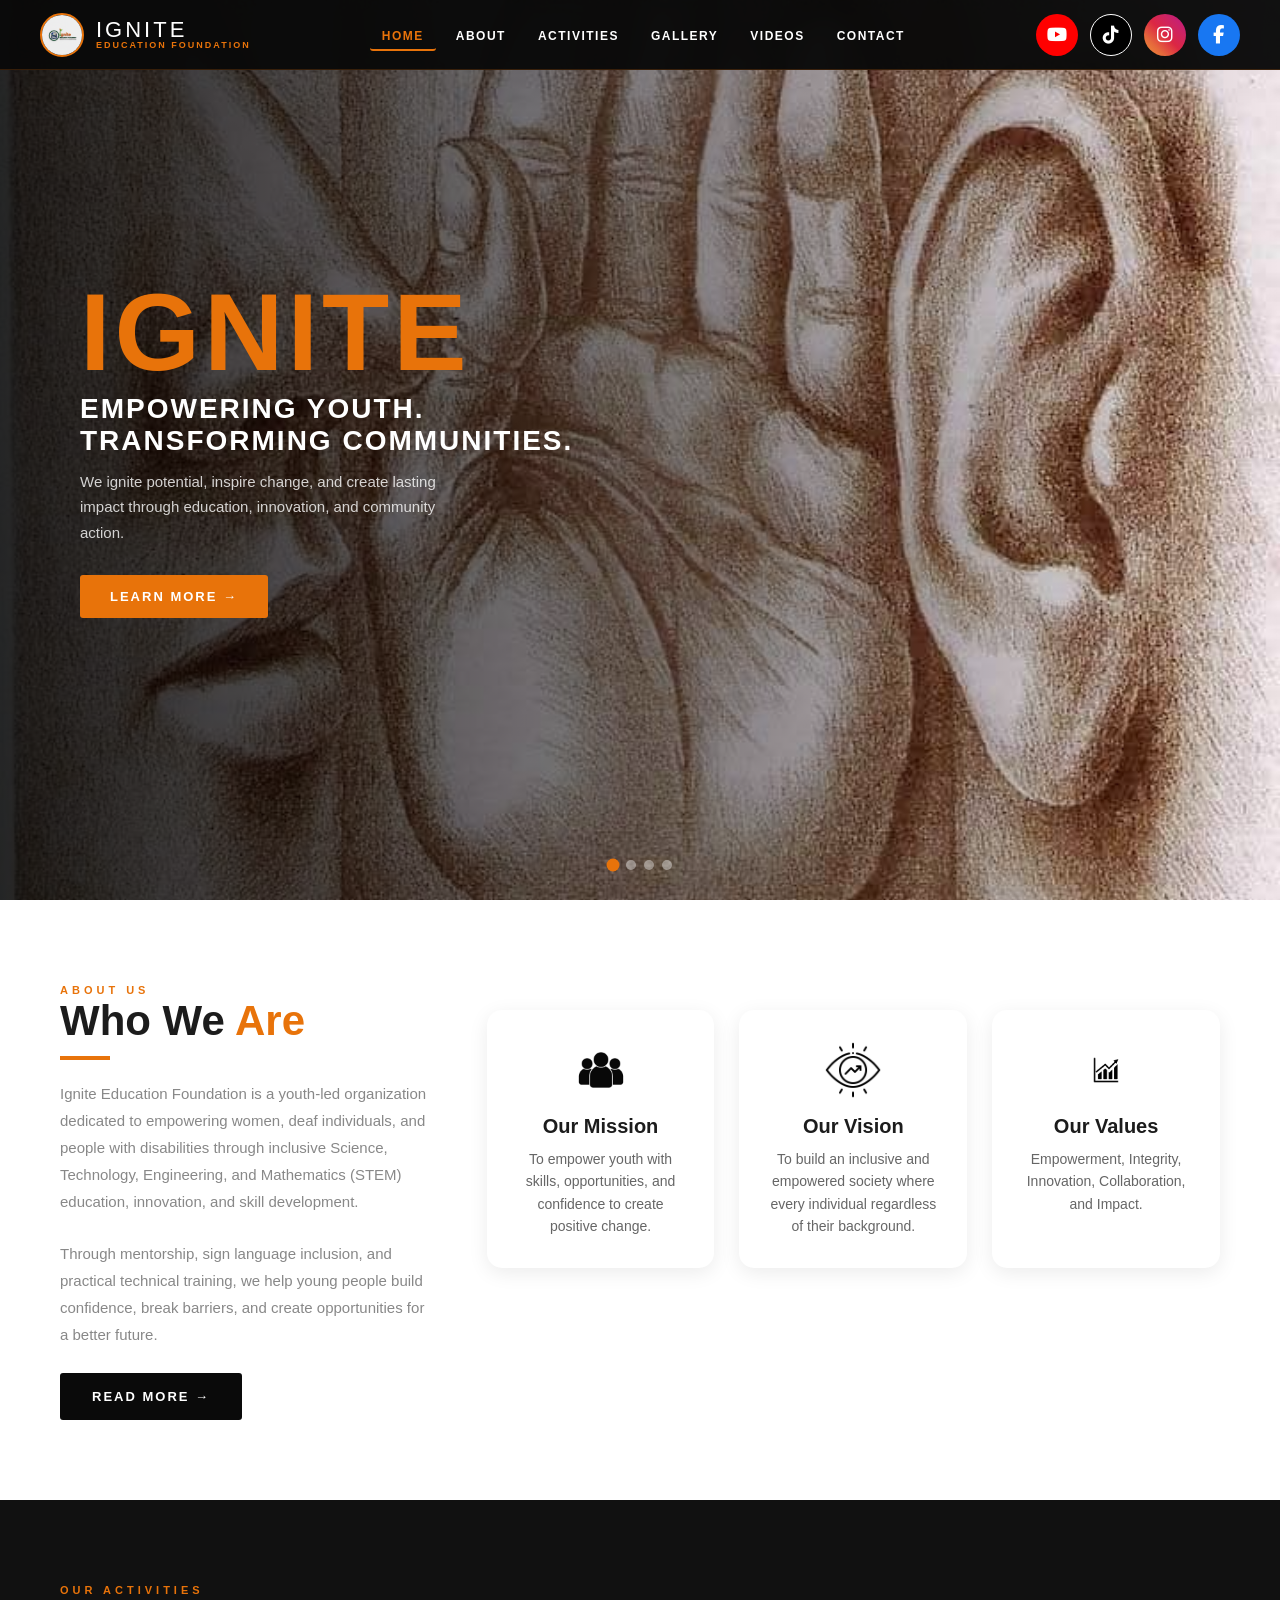
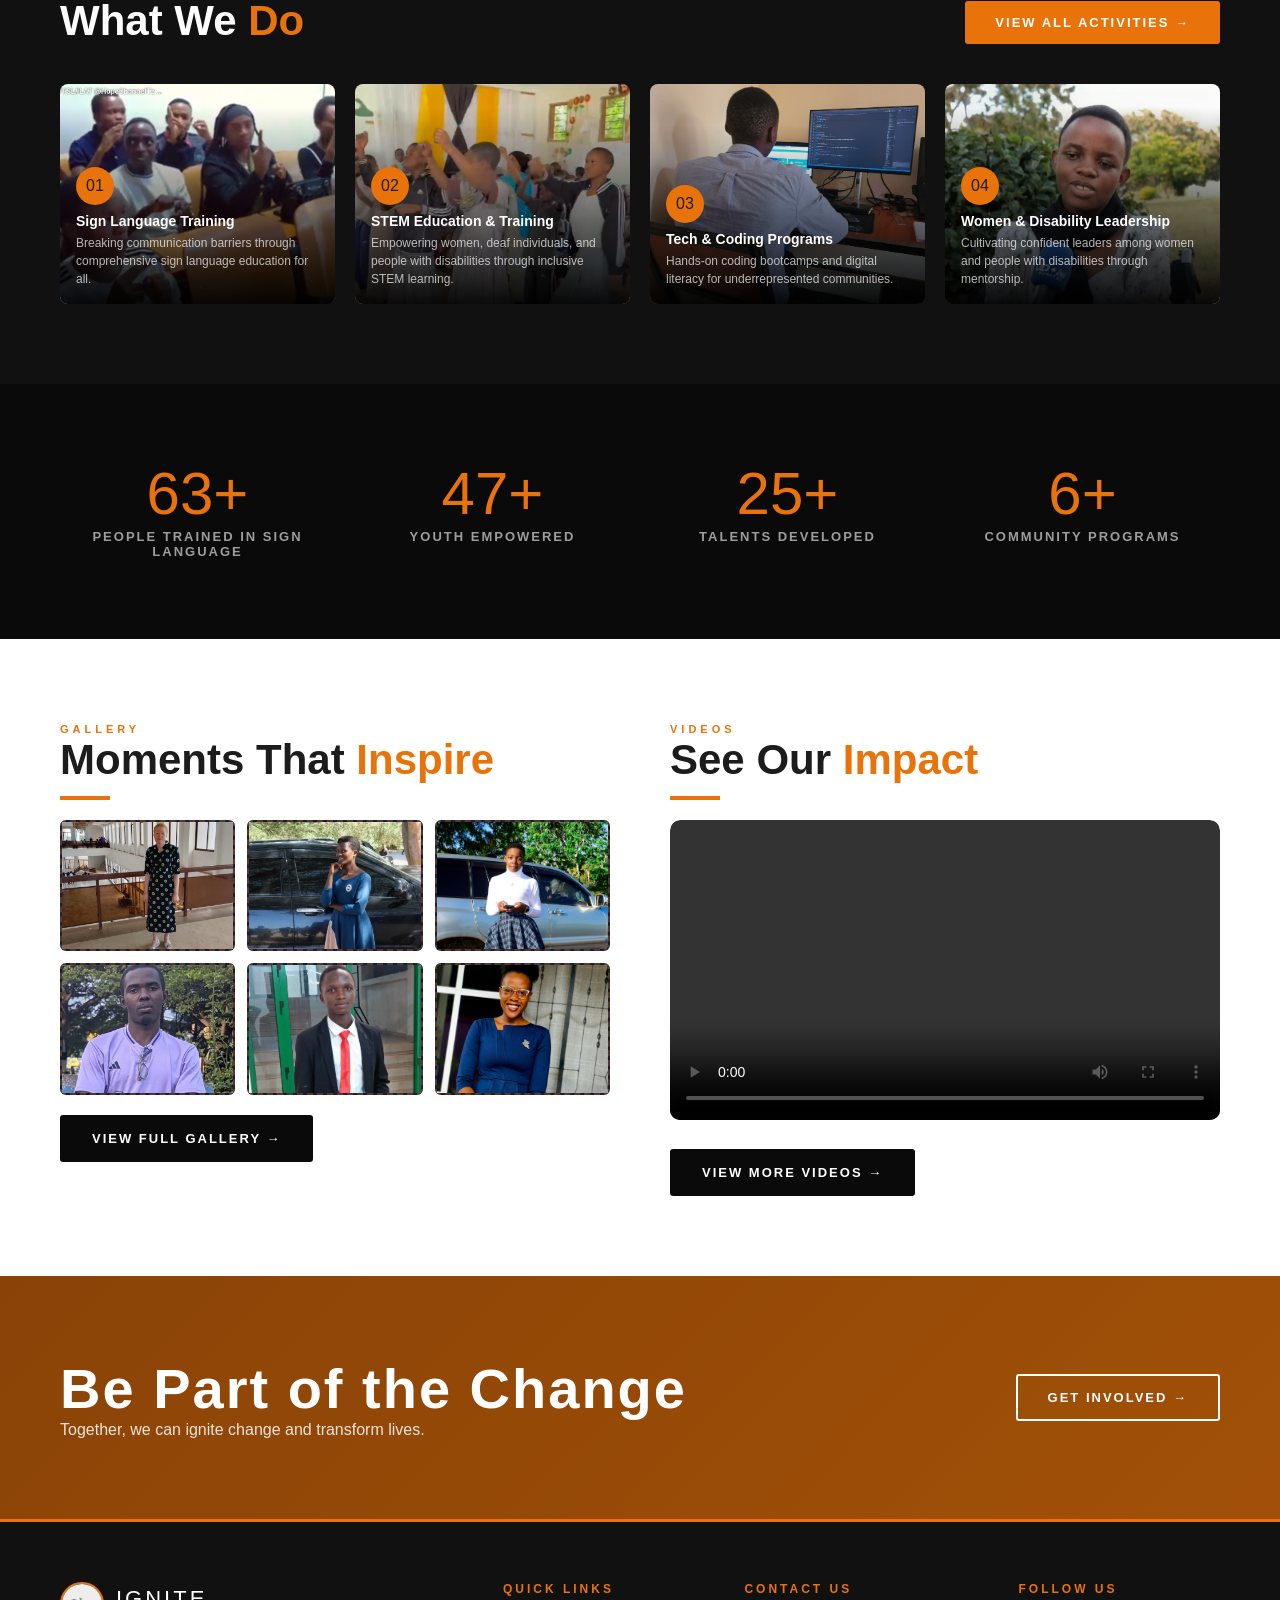
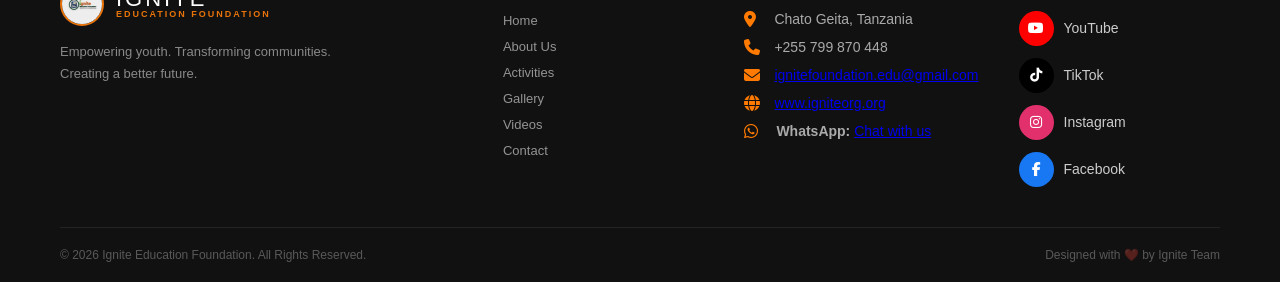
==== commit df00b36b: "Feat: Modification of pages and pictures added" ====
--- a/index.html
+++ b/index.html
@@ -24,7 +24,7 @@
 
     <div class="logo-text">
       <span class="logo-name">IGNITE</span>
-      <span class="logo-tagline">Foundation</span>
+      <span class="logo-tagline">Education Foundation</span>
     </div>
 
   </a>
@@ -35,7 +35,7 @@
       <li><a href="pages/activities.html">Activities</a></li>
       <li><a href="pages/gallery.html">Gallery</a></li>
       <li><a href="pages/videos.html">Videos</a></li>
-      <li><a href="pages/blog.html">Blog</a></li>
+      <!-- <li><a href="pages/blog.html">Blog</a></li> -->
       <li><a href="pages/contact.html">Contact</a></li>
     </ul>
 
@@ -114,15 +114,15 @@
     <i class="fa-brands fa-youtube"></i>
   </a>
 
-  <a href="#" class="tt" title="TikTok" target="_blank" rel="noopener">
+  <a href="https://vm.tiktok.com/ZS9F2bu3XdpQR-6owMJ/" class="tt" title="TikTok" target="_blank" rel="noopener">
     <i class="fa-brands fa-tiktok"></i>
   </a>
 
-  <a href="#" class="ig" title="Instagram" target="_blank" rel="noopener">
+  <a href="https://www.instagram.com/ignite_education_foundation?igsh=YzljYTk1ODg3Zg==" class="ig" title="Instagram" target="_blank" rel="noopener">
     <i class="fa-brands fa-instagram"></i>
   </a>
 
-  <a href="#" class="fb" title="Facebook" target="_blank" rel="noopener">
+  <a href="https://www.facebook.com/profile.php?id=61589353885961" class="fb" title="Facebook" target="_blank" rel="noopener">
     <i class="fa-brands fa-facebook-f"></i>
   </a>
 
@@ -235,8 +235,8 @@
           <span class="section-label">About Us</span>
           <h2 class="section-title">Who We <span class="highlight">Are</span></h2>
           <div class="underline-bar"></div>
-          <p>Ignite Foundation is a youth-led organization dedicated to empowering individuals, especially people with disabilities and those who lack opportunities to discover and develop their talents.</p>
-          <p>We believe in the power of youth to ignite change and build a better future for all.</p>
+          <p>Ignite Education Foundation is a youth-led organization dedicated to empowering women, deaf individuals, and people with disabilities through inclusive Science, Technology, Engineering, and Mathematics (STEM) education, innovation, and skill development.</p>
+          <p>Through mentorship, sign language inclusion, and practical technical training, we help young people build confidence, break barriers, and create opportunities for a better future.</p>
           <a href="pages/about.html" class="btn-dark">Read More &rarr;</a>
         </div>
 
@@ -342,86 +342,57 @@
       <div class="activities-grid">
         <!--
           =============================================
-          ACTIVITY 1 - WEKA PICHA YAKO HAPA
-          Badilisha div.img-placeholder na:
-          <img src="images/activity-education.jpg" alt="Education & Training" class="activity-img">
+          ACTIVITY 1 - SIGN LANGUAGE TRAINING
           =============================================
         -->
         <div class="activity-card fade-in">
-          <!-- <div class="activity-img img-placeholder">
-            <span class="ph-icon">📚</span>
-            <span class="ph-text">PICHA — Education & Training<br>400×220px</span>
-          </div> -->
-
-          <img src="images/wedo/picture1.jpeg" alt="Education & Training" class="activity-img">
+          <img src="images/wedo/picture1.png" alt="Sign Language Training" class="activity-img">
           <div class="activity-overlay">
-            <!-- <div class="activity-badge">📚</div> -->
              <div class="activity-badge">01</div>
-            <h3>Sign Language Training Programs</h3>
-            <p>Our goal is to break communication barriers and create a more inclusive society.</p>
+            <h3>Sign Language Training</h3>
+            <p>Breaking communication barriers through comprehensive sign language education for all.</p>
           </div>
         </div>
 
         <!--
           =============================================
-          ACTIVITY 2 - WEKA PICHA YAKO HAPA
-          <img src="images/activity-community.jpg" alt="Community Projects" class="activity-img">
+          ACTIVITY 2 - STEM EDUCATION
           =============================================
         -->
         <div class="activity-card fade-in">
-          <!-- <div class="activity-img img-placeholder">
-            <span class="ph-icon">🤝</span>
-            <span class="ph-text">PICHA — Community Projects<br>400×220px</span>
-          </div> -->
-          <img src="images/wedo/picture2.jpeg" alt="Innovation & Tech" class="activity-img">
+          <img src="images/wedo/picture2.png" alt="STEM Education" class="activity-img">
           <div class="activity-overlay">
-            <!-- <div class="activity-badge">🤝</div> -->
              <div class="activity-badge">02</div>
-            <h3>Talent Identification & Development</h3>
-            <p>We help individuals, especially people with disabilities, discover and develop their talents.</p>
+            <h3>STEM Education & Training</h3>
+            <p>Empowering women, deaf individuals, and people with disabilities through inclusive STEM learning.</p>
           </div>
         </div>
 
         <!--
           =============================================
-          ACTIVITY 3 - WEKA PICHA YAKO HAPA
-          <img src="images/activity-tech.jpg" alt="Innovation & Tech" class="activity-img">
-          =============================================
-        -->
-          
-        <div class="activity-card fade-in">
-          <!-- <div class="activity-img img-placeholder">
-            <span class="ph-icon">💻</span>
-            <span class="ph-text">PICHA — Innovation & Tech<br>400×220px</span>
-          </div> -->
-          <img src="images/wedo/picture3.jpeg" alt="Innovation & Tech" class="activity-img">
-
-          
-          <div class="activity-overlay">
-            <!-- <div class="activity-badge">💻</div> -->
-             <div class="activity-badge">03</div>
-            <h3>Innovation & Tech</h3>
-            <p>Encouraging creativity and innovation through technology.</p>
-          </div>
-        </div>
-
-        <!--
-          =============================================
-          ACTIVITY 4 - WEKA PICHA YAKO HAPA
-          <img src="images/activity-leadership.jpg" alt="Leadership Development" class="activity-img">
+          ACTIVITY 3 - TECH & CODING PROGRAMS
           =============================================
         -->
         <div class="activity-card fade-in">
-          <!-- <div class="activity-img img-placeholder">
-            <span class="ph-icon">⭐</span>
-            <span class="ph-text">PICHA — Leadership Development<br>400×220px</span>
-          </div> -->
-          <img src="images/wedo/picture4.jpeg" alt="Innovation & Tech" class="activity-img">
+          <img src="images/wedo/picture3.jpeg" alt="Tech & Coding" class="activity-img">
           <div class="activity-overlay">
-            <!-- <div class="activity-badge">⭐</div> -->
+             <div class="activity-badge">03</div>
+            <h3>Tech & Coding Programs</h3>
+            <p>Hands-on coding bootcamps and digital literacy for underrepresented communities.</p>
+          </div>
+        </div>
+
+        <!--
+          =============================================
+          ACTIVITY 4 - LEADERSHIP & ACCESSIBILITY
+          =============================================
+        -->
+        <div class="activity-card fade-in">
+          <img src="images/wedo/picture4.png" alt="Leadership" class="activity-img">
+          <div class="activity-overlay">
              <div class="activity-badge">04</div>
-            <h3>Inclusion & Disability Support Programs</h3>
-            <p>Supporting people with disabilities in accessing education and opportunities.</p>
+            <h3>Women & Disability Leadership</h3>
+            <p>Cultivating confident leaders among women and people with disabilities through mentorship.</p>
           </div>
         </div>
       </div>
@@ -473,45 +444,39 @@
             -->
             <div class="gallery-item fade-in">
               <div class="gallery-img img-placeholder">
-                <span class="ph-icon">📷</span>
-                <span class="ph-text">PICHA 1</span>
+                <img src="images/wedo/picture5.jpeg" alt="Gallery 1" class="gallery-img">
               </div>
-              <div class="gallery-overlay">🔍</div>
+              <!-- <div class="gallery-overlay"></div> -->
             </div>
             <div class="gallery-item fade-in">
               <div class="gallery-img img-placeholder">
-                <span class="ph-icon">📷</span>
-                <span class="ph-text">PICHA 2</span>
+                <img src="images/wedo/picture6.jpeg" alt="Gallery 2" class="gallery-img">
               </div>
-              <div class="gallery-overlay">🔍</div>
+              <!-- <div class="gallery-overlay"></div> -->
             </div>
             <div class="gallery-item fade-in">
               <div class="gallery-img img-placeholder">
-                <span class="ph-icon">📷</span>
-                <span class="ph-text">PICHA 3</span>
+                <img src="images/wedo/picture7.jpeg" alt="Gallery 3" class="gallery-img">
               </div>
-              <div class="gallery-overlay">🔍</div>
+              <!-- <div class="gallery-overlay"></div> -->
             </div>
             <div class="gallery-item fade-in">
               <div class="gallery-img img-placeholder">
-                <span class="ph-icon">📷</span>
-                <span class="ph-text">PICHA 4</span>
+                <img src="images/wedo/picture8.jpeg" alt="Gallery 4" class="gallery-img">
               </div>
-              <div class="gallery-overlay">🔍</div>
+              <!-- <div class="gallery-overlay"></div> -->
             </div>
             <div class="gallery-item fade-in">
               <div class="gallery-img img-placeholder">
-                <span class="ph-icon">📷</span>
-                <span class="ph-text">PICHA 5</span>
+                <img src="images/wedo/picture9.jpeg" alt="Gallery 5" class="gallery-img">
               </div>
-              <div class="gallery-overlay">🔍</div>
+              <!-- <div class="gallery-overlay"></div> -->
             </div>
             <div class="gallery-item fade-in">
               <div class="gallery-img img-placeholder">
-                <span class="ph-icon">📷</span>
-                <span class="ph-text">PICHA 6</span>
+                <img src="images/wedo/picture10.jpeg" alt="Gallery 6" class="gallery-img">
               </div>
-              <div class="gallery-overlay">🔍</div>
+              <!-- <div class="gallery-overlay"></div> -->
             </div>
           </div>
 
@@ -539,13 +504,14 @@
               <img src="images/video-thumb.jpg" style="width:100%;border-radius:10px;margin-top:20px;">
             =============================================
           -->
-          <div class="video-wrapper" style="margin-top:20px; height:300px;">
-            <div class="video-thumbnail img-placeholder" style="width:100%;height:100%;">
-              <span class="ph-icon">🎬</span>
-              <span class="ph-text">WEKA VIDEO YAKO HAPA<br>YouTube embed au thumbnail</span>
-            </div>
-            <div class="play-btn">▶</div>
-          </div>
+       <div class="video-wrapper" style="margin-top:20px;">
+
+  <video controls style="width:100%; height:300px; border-radius:10px; object-fit:cover;">
+    <source src="images/wedo/video1.mp4" type="video/mp4">
+    Your browser does not support the video tag.
+  </video>
+
+</div>
 
           <div style="margin-top:20px;">
             <a href="pages/videos.html" class="btn-dark">View More Videos &rarr;</a>
@@ -583,7 +549,7 @@
 
         <div class="logo-text">
           <span class="logo-name">IGNITE</span>
-          <span class="logo-tagline">Foundation</span>
+          <span class="logo-tagline">Education Foundation</span>
         </div>
 
       </a>
@@ -604,7 +570,7 @@
             <li><a href="pages/activities.html">Activities</a></li>
             <li><a href="pages/gallery.html">Gallery</a></li>
             <li><a href="pages/videos.html">Videos</a></li>
-            <li><a href="pages/blog.html">Blog</a></li>
+            <!-- <li><a href="pages/blog.html">Blog</a></li> -->
             <li><a href="pages/contact.html">Contact</a></li>
           </ul>
         </div>
@@ -620,7 +586,7 @@
           -->
         <div class="contact-item">
   <i class="fa-solid fa-location-dot"></i>
-  <span>Dodoma, Tanzania</span>
+  <span>Chato Geita, Tanzania</span>
 </div>
 
 <div class="contact-item">
@@ -639,6 +605,16 @@
   <!-- <span>www.igniteorg.org</span> -->
    <a href="https://www.igniteorg.org" target="_blank">www.igniteorg.org</a>
 </div>
+
+<div class="contact-item" style="margin-bottom:25px; display:flex; align-items:center; gap:12px;">
+  <i class="fa-brands fa-whatsapp"></i>
+  <span>
+    <strong>WhatsApp:</strong> 
+    <a href="https://wa.me/message/BI74CYT4RLB5C1" target="_blank">Chat with us</a>
+  </span>
+</div>
+
+
         </div>
 
         <!-- Social Media -->
@@ -661,17 +637,17 @@
     <span>YouTube</span>
   </a>
 
-  <a href="#" class="social-link" target="_blank">
+  <a href="https://vm.tiktok.com/ZS9F7sL3AQNpy-uKpqt/" class="social-link" target="_blank">
     <i class="fab fa-tiktok"></i>
     <span>TikTok</span>
   </a>
 
-  <a href="#" class="social-link" target="_blank">
+  <a href="https://www.instagram.com/ignite_foundation1?igsh=cXJjMDQ1c2l2ZGg5" class="social-link" target="_blank">
     <i class="fab fa-instagram"></i>
     <span>Instagram</span>
   </a>
 
-  <a href="#" class="social-link" target="_blank">
+  <a href="https://www.facebook.com/profile.php?id=61589353885961" class="social-link" target="_blank">
     <i class="fab fa-facebook-f"></i>
     <span>Facebook</span>
   </a>
@@ -681,7 +657,7 @@
       </div>
 
       <div class="footer-bottom">
-        <p>© 2026 Ignite Foundation. All Rights Reserved.</p>
+        <p>© 2026 Ignite Education Foundation. All Rights Reserved.</p>
         <p>Designed with ❤️ by Ignite Team</p>
       </div>
     </div>
